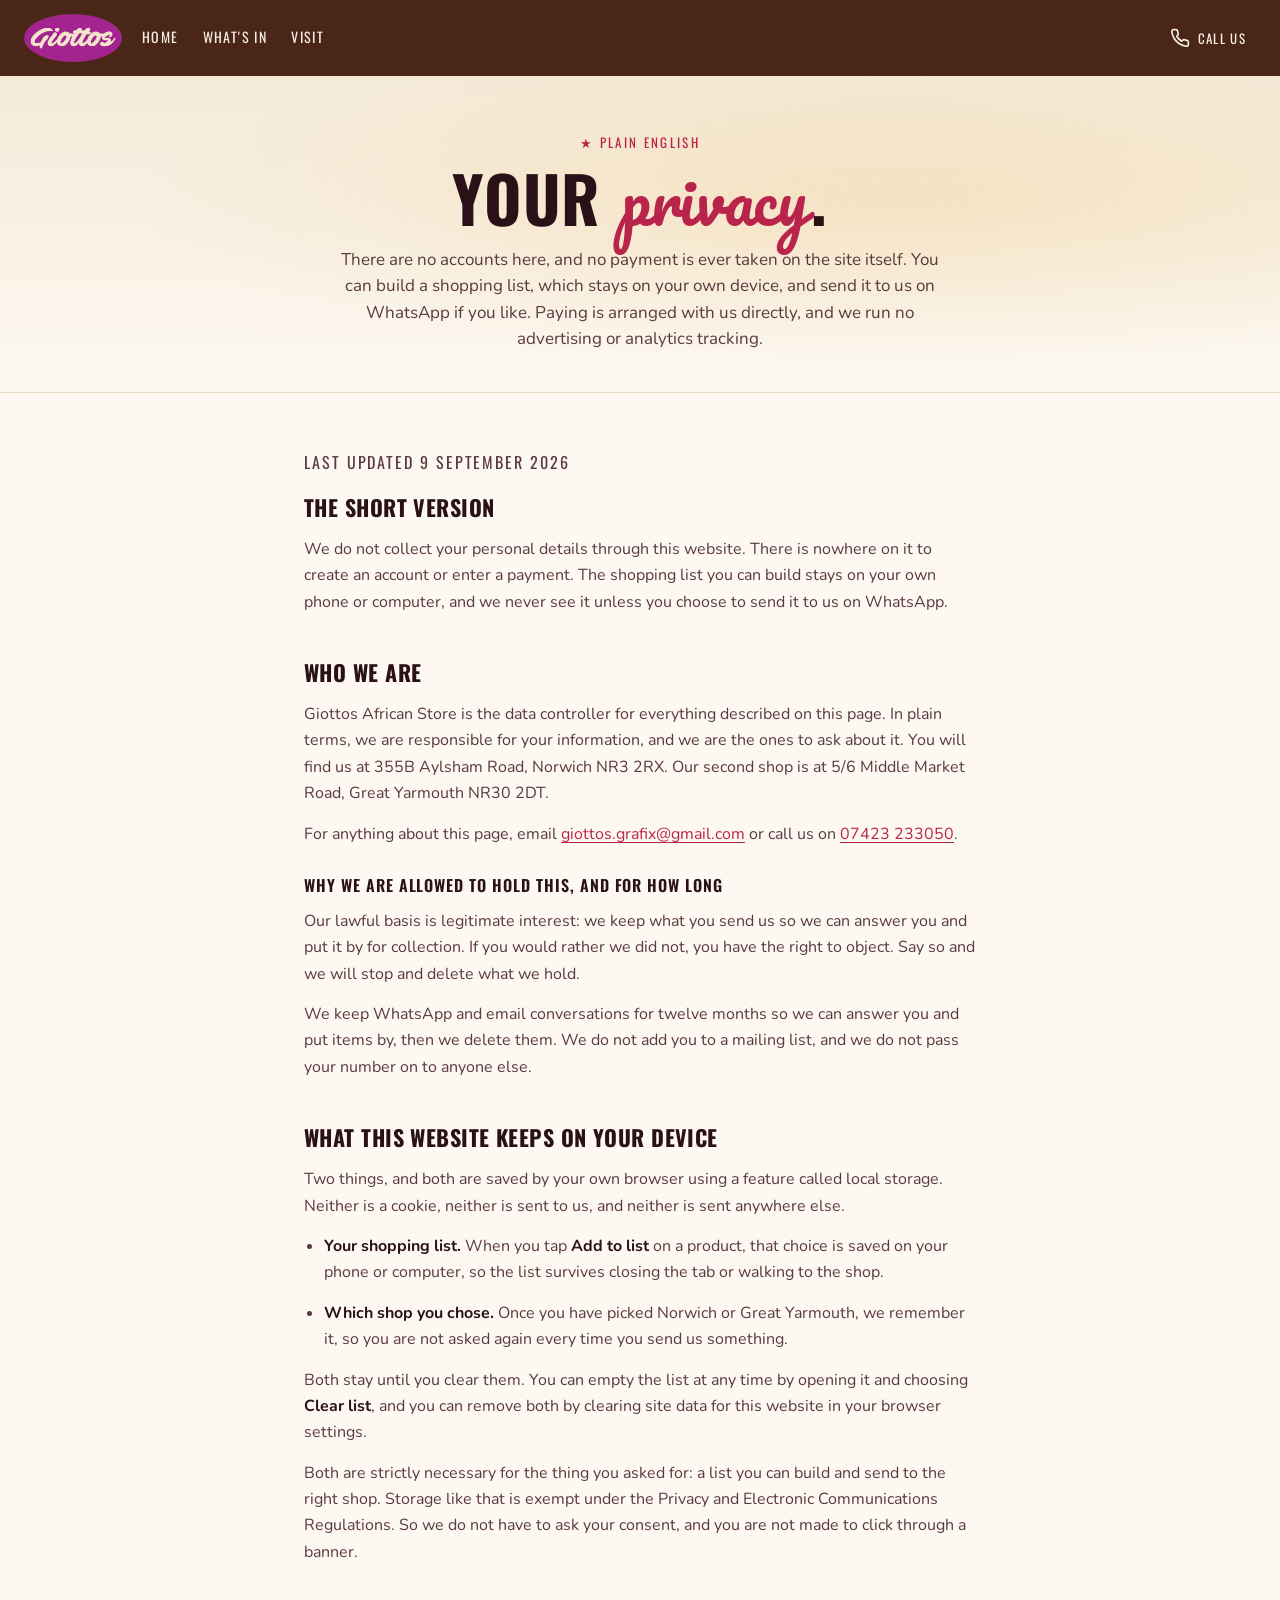
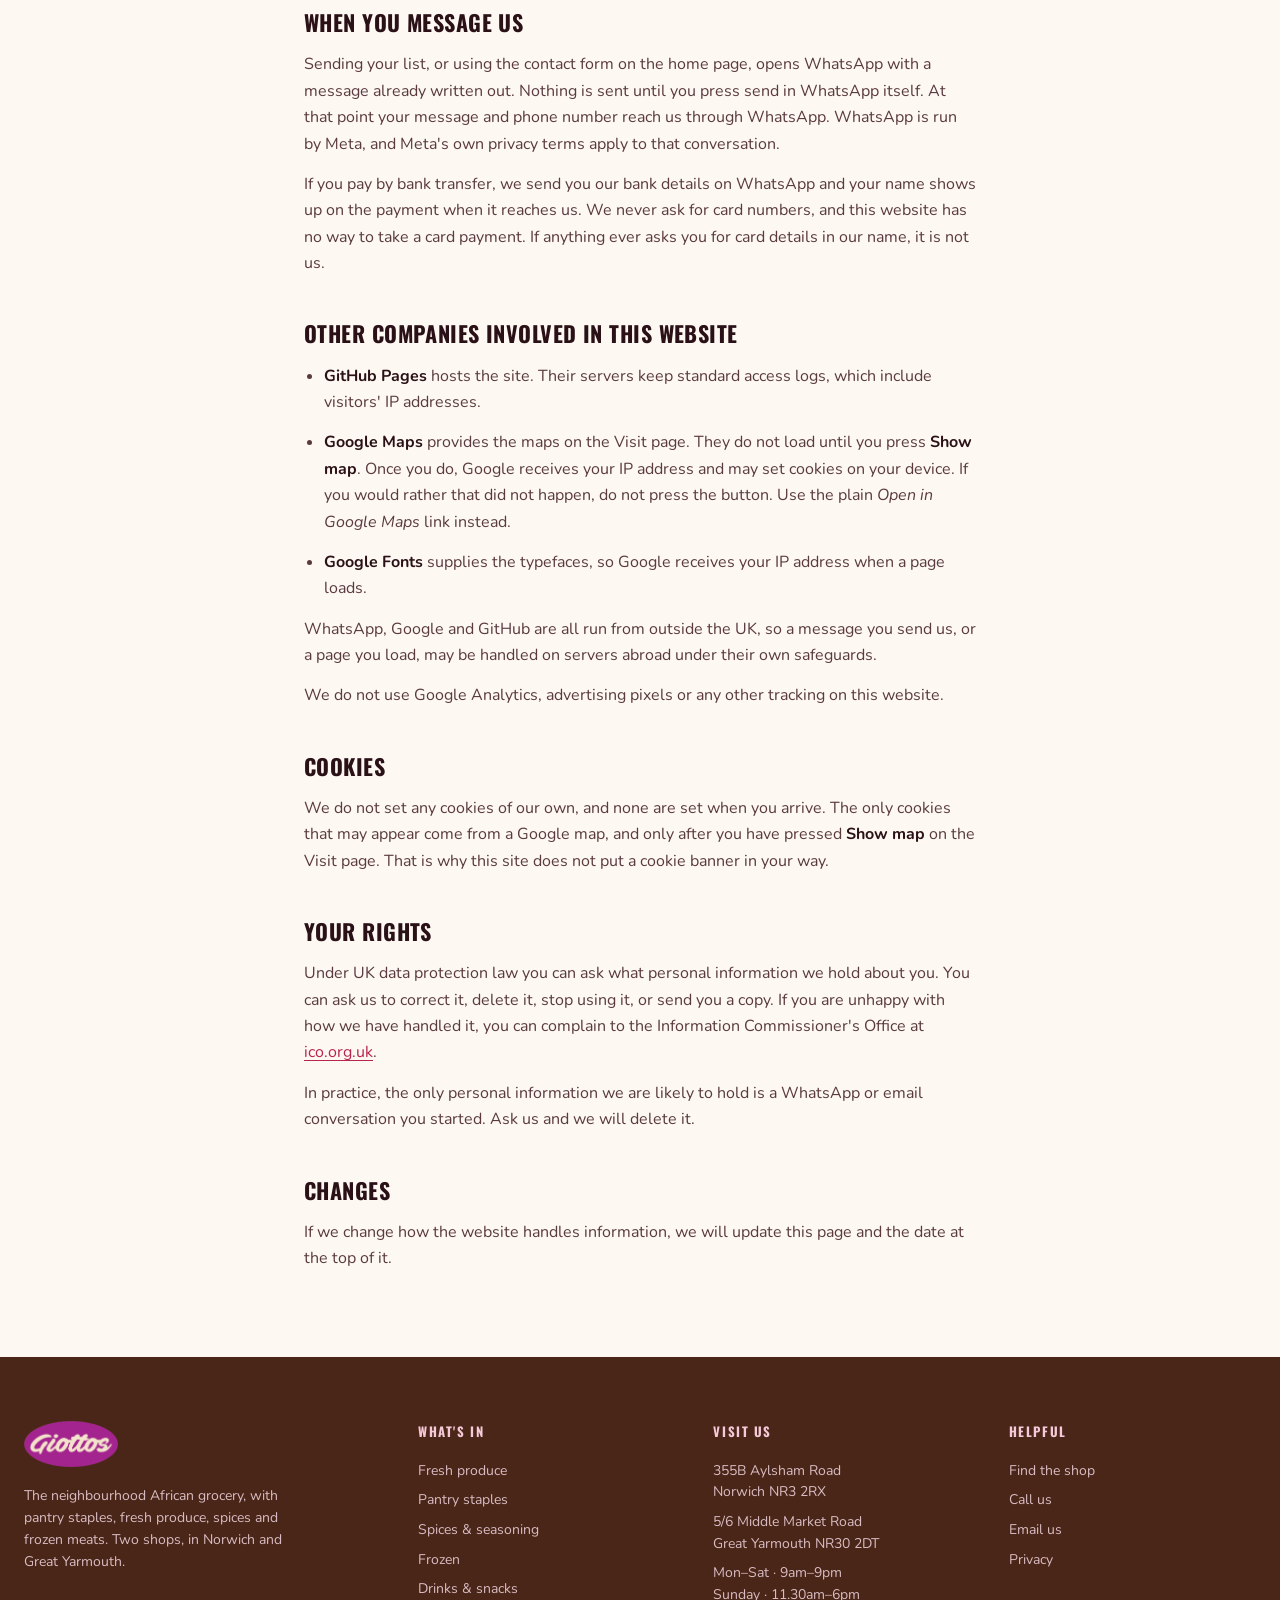
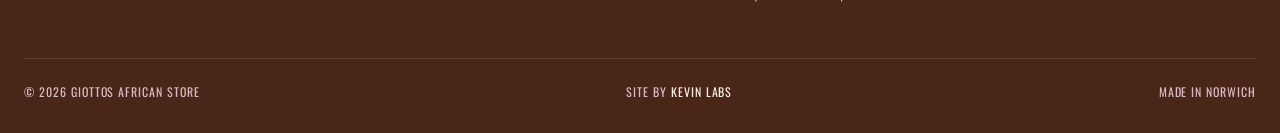
==== privacy.html @ fc729a6f "Lift the category tiles off the page They read as flat cut-outs printed on the cream. Now they sit l" ====
<!doctype html>
<html lang="en-GB">
  <head>
    <meta charset="utf-8" />
    <meta name="viewport" content="width=device-width, initial-scale=1" />
    <title>Privacy, Giottos African Store, Norwich</title>
    <meta
      name="description"
      content="How Giottos African Store handles your information, what the website stores on your device, and who else receives data when you use it."
    />
    <meta name="theme-color" content="#4a2618" />
    <link rel="icon" href="assets/favicon-giottos.png" />
    <link
      rel="canonical"
      href="https://giottosafricanstore.com/privacy.html"
    />

    <meta property="og:type" content="website" />
    <meta property="og:site_name" content="Giottos African Store" />
    <meta property="og:locale" content="en_GB" />
    <meta
      property="og:url"
      content="https://giottosafricanstore.com/privacy.html"
    />
    <meta
      property="og:title"
      content="Privacy, Giottos African Store, Norwich"
    />
    <meta
      property="og:description"
      content="How Giottos African Store handles your information, what the website stores on your device, and who else receives data when you use it."
    />
    <meta
      property="og:image"
      content="https://giottosafricanstore.com/assets/og-hero.jpg"
    />
    <meta property="og:image:width" content="1200" />
    <meta property="og:image:height" content="630" />
    <meta
      property="og:image:alt"
      content="African groceries on the counter at Giottos African Store, Norwich"
    />
    <meta name="twitter:card" content="summary_large_image" />

    <!-- Fonts. Requested here rather than @import-ed from styles.css: an
         @import cannot even begin until the stylesheet has been fetched and
         parsed, which holds the text back through two round trips instead of
         one. -->
    <link rel="preconnect" href="https://fonts.googleapis.com" />
    <link rel="preconnect" href="https://fonts.gstatic.com" crossorigin />
    <link
      href="https://fonts.googleapis.com/css2?family=Kaushan+Script&amp;family=Pacifico&amp;family=Oswald:wght@500;600;700&amp;family=Nunito:wght@400;500;600;700;800&amp;family=DM+Mono:wght@400;500&amp;display=swap"
      rel="stylesheet"
    />
    <link rel="stylesheet" href="styles.css?v=16" />
  </head>
  <body>
    <!-- ============ Header ============ -->
    <header class="gh-header">
      <div class="gh-headerInner">
        <a
          href="index.html"
          class="gh-logoPill"
          aria-label="Giottos African Store, home"
        >
          <img
            src="assets/logo-giottos.png"
            alt="Giottos African Store"
            class="gh-logoImg"
            width="762"
            height="373"
          />
        </a>
        <nav class="gh-nav" aria-label="Primary">
          <a href="index.html" class="gh-navLink">Home</a>
          <a href="shop.html" class="gh-navLink">What's in</a>
          <a href="visit.html" class="gh-navLink">Visit</a>
        </nav>
        <a
          class="gh-iconBtn"
          data-tel
          title="Call us"
          aria-label="Call us"
        >
          <svg
            width="20"
            height="20"
            viewBox="0 0 24 24"
            fill="none"
            stroke="currentColor"
            stroke-width="2"
            stroke-linecap="round"
            stroke-linejoin="round"
            aria-hidden="true"
          >
            <path
              d="M22 16.92v3a2 2 0 0 1-2.18 2 19.79 19.79 0 0 1-8.63-3.07 19.5 19.5 0 0 1-6-6 19.79 19.79 0 0 1-3.07-8.67A2 2 0 0 1 4.11 2h3a2 2 0 0 1 2 1.72 12.84 12.84 0 0 0 .7 2.81 2 2 0 0 1-.45 2.11L8.09 9.91a16 16 0 0 0 6 6l1.27-1.27a2 2 0 0 1 2.11-.45 12.84 12.84 0 0 0 2.81.7A2 2 0 0 1 22 16.92z"
            />
          </svg>
          <span>Call us</span>
        </a>
        <button
          class="gh-burger"
          id="burger"
          type="button"
          aria-label="Open menu"
          aria-expanded="false"
          aria-controls="mobileMenu"
        >
          <svg
            class="gh-burgerOpen"
            viewBox="0 0 24 24"
            fill="none"
            stroke="currentColor"
            stroke-width="2"
            stroke-linecap="round"
            aria-hidden="true"
          >
            <line x1="3" y1="6" x2="21" y2="6" />
            <line x1="3" y1="12" x2="21" y2="12" />
            <line x1="3" y1="18" x2="21" y2="18" />
          </svg>
          <svg
            class="gh-burgerClose"
            viewBox="0 0 24 24"
            fill="none"
            stroke="currentColor"
            stroke-width="2"
            stroke-linecap="round"
            aria-hidden="true"
          >
            <line x1="18" y1="6" x2="6" y2="18" />
            <line x1="6" y1="6" x2="18" y2="18" />
          </svg>
        </button>
      </div>
    </header>

    <!-- ============ Mobile menu ============ -->
    <div class="gh-mobileMenu" id="mobileMenu">
      <div class="gh-mobileMenuInner">
        <a href="index.html" class="gh-mobileMenuLink">Home</a>
        <a href="shop.html" class="gh-mobileMenuLink">What's in</a>
        <a href="visit.html" class="gh-mobileMenuLink">Visit</a>
        <a class="gh-mobileMenuCall" data-tel aria-label="Call us">
          <svg
            viewBox="0 0 24 24"
            fill="none"
            stroke="currentColor"
            stroke-width="2"
            stroke-linecap="round"
            stroke-linejoin="round"
            aria-hidden="true"
          >
            <path
              d="M22 16.92v3a2 2 0 0 1-2.18 2 19.79 19.79 0 0 1-8.63-3.07 19.5 19.5 0 0 1-6-6 19.79 19.79 0 0 1-3.07-8.67A2 2 0 0 1 4.11 2h3a2 2 0 0 1 2 1.72 12.84 12.84 0 0 0 .7 2.81 2 2 0 0 1-.45 2.11L8.09 9.91a16 16 0 0 0 6 6l1.27-1.27a2 2 0 0 1 2.11-.45 12.84 12.84 0 0 0 2.81.7A2 2 0 0 1 22 16.92z"
            />
          </svg>
          <span>Call us</span>
        </a>
      </div>
    </div>

    <!-- ============ Page hero ============ -->
    <section class="gh-pageHero">
      <div class="gh-pageHeroInner">
        <div class="gh-pageHeroKicker">★ Plain English</div>
        <h1 class="gh-pageHeroTitle">Your <em>privacy</em>.</h1>
        <p class="gh-pageHeroSub">
          There are no accounts here, and no payment is ever taken on the site
          itself. You can build a shopping list, which stays on your own device,
          and send it to us on WhatsApp if you like. Paying is arranged with us
          directly, and we run no advertising or analytics tracking.
        </p>
      </div>
    </section>

    <!-- ============ Policy ============ -->
    <section class="gh-legal">
      <div class="gh-legalInner">
        <p class="gh-legalUpdated">Last updated 9 September 2026</p>

        <h2>The short version</h2>
        <p>
          We do not collect your personal details through this website. There is
          nowhere on it to create an account or enter a payment. The shopping
          list you can build stays on your own phone or computer, and we never
          see it unless you choose to send it to us on WhatsApp.
        </p>

        <h2>Who we are</h2>
        <p>
          Giottos African Store is the data controller for everything described
          on this page. In plain terms, we are responsible for your information,
          and we are the ones to ask about it. You will find us at 355B Aylsham
          Road, Norwich NR3 2RX. Our second shop is at 5/6 Middle Market Road,
          Great Yarmouth NR30 2DT.
        </p>
        <p>
          For anything about this page, email
          <a data-mail data-email>our email address</a> or call
          us on <a data-tel data-phone>the shop number</a>.
        </p>

        <h3>Why we are allowed to hold this, and for how long</h3>
        <p>
          Our lawful basis is legitimate interest: we keep what you send us so
          we can answer you and put it by for collection. If you would
          rather we did not, you have the right to object. Say so and we will
          stop and delete what we hold.
        </p>
        <p>
          We keep WhatsApp and email conversations for twelve months so we can
          answer you and put items by, then we delete them. We do not add you to
          a mailing list, and we do not pass your number on to anyone else.
        </p>

        <h2>What this website keeps on your device</h2>
        <p>
          Two things, and both are saved by your own browser using a feature
          called local storage. Neither is a cookie, neither is sent to us, and
          neither is sent anywhere else.
        </p>
        <ul>
          <li>
            <strong>Your shopping list.</strong> When you tap
            <strong>Add to list</strong> on a product, that choice is saved on
            your phone or computer, so the list survives closing the tab or
            walking to the shop.
          </li>
          <li>
            <strong>Which shop you chose.</strong> Once you have picked Norwich
            or Great Yarmouth, we remember it, so you are not asked again every
            time you send us something.
          </li>
        </ul>
        <p>
          Both stay until you clear them. You can empty the list at any time by
          opening it and choosing <strong>Clear list</strong>, and you can
          remove both by clearing site data for this website in your browser
          settings.
        </p>
        <p>
          Both are strictly necessary for the thing you asked for: a list you
          can build and send to the right shop. Storage like that is exempt
          under the Privacy and Electronic Communications Regulations. So we do
          not have to ask your consent, and you are not made to click through a
          banner.
        </p>

        <h2>When you message us</h2>
        <p>
          Sending your list, or using the contact form on the home page, opens
          WhatsApp with a message already written out. Nothing is sent until you
          press send in WhatsApp itself. At that point your message and phone
          number reach us through WhatsApp. WhatsApp is run by Meta, and Meta's
          own privacy terms apply to that conversation.
        </p>
        <p>
          If you pay by bank transfer, we send you our bank details on WhatsApp
          and your name shows up on the payment when it reaches us. We never ask
          for card numbers, and this website has no way to take a card payment.
          If anything ever asks you for card details in our name, it is not us.
        </p>

        <h2>Other companies involved in this website</h2>
        <ul>
          <li>
            <strong>GitHub Pages</strong> hosts the site. Their servers keep
            standard access logs, which include visitors' IP addresses.
          </li>
          <li>
            <strong>Google Maps</strong> provides the maps on the Visit page.
            They do not load until you press <strong>Show map</strong>. Once
            you do, Google receives your IP address and may set cookies on your
            device. If you would rather that did not happen, do not press the
            button. Use the plain <em>Open in Google Maps</em> link instead.
          </li>
          <li>
            <strong>Google Fonts</strong> supplies the typefaces, so Google
            receives your IP address when a page loads.
          </li>
        </ul>
        <p>
          WhatsApp, Google and GitHub are all run from outside the UK, so a
          message you send us, or a page you load, may be handled on servers
          abroad under their own safeguards.
        </p>
        <p>
          We do not use Google Analytics, advertising pixels or any other
          tracking on this website.
        </p>

        <h2>Cookies</h2>
        <p>
          We do not set any cookies of our own, and none are set when you
          arrive. The only cookies that may appear come from a Google map, and
          only after you have pressed <strong>Show map</strong> on the Visit
          page. That is why this site does not put a cookie banner in your way.
        </p>

        <h2>Your rights</h2>
        <p>
          Under UK data protection law you can ask what personal information we
          hold about you. You can ask us to correct it, delete it, stop using
          it, or send you a copy. If you are unhappy with how we have handled
          it, you can complain to the Information Commissioner's Office at
          <a href="https://ico.org.uk" target="_blank" rel="noopener"
            >ico.org.uk</a
          >.
        </p>
        <p>
          In practice, the only personal information we are likely to hold is a
          WhatsApp or email conversation you started. Ask us and we will delete
          it.
        </p>

        <h2>Changes</h2>
        <p>
          If we change how the website handles information, we will update this
          page and the date at the top of it.
        </p>
      </div>
    </section>

    <!-- ============ Footer ============ -->
    <footer class="gh-footer">
      <div class="gh-footerInner">
        <div class="gh-footerCols">
          <div class="gh-footerCol">
            <div class="gh-footerWordmark">
              <img
                src="assets/logo-giottos.png"
                alt="Giottos African Store"
                class="gh-footerLogoImg"
                width="762"
                height="373"
              />
            </div>
            <p class="gh-footerBlurb">
              The neighbourhood African grocery, with pantry staples, fresh
              produce, spices and frozen meats. Two shops, in Norwich and Great
              Yarmouth.
            </p>
          </div>
          <div class="gh-footerCol">
            <h4>What's in</h4>
            <a href="shop.html?cat=Fresh">Fresh produce</a>
            <a href="shop.html?cat=Pantry">Pantry staples</a>
            <a href="shop.html?cat=Spices">Spices &amp; seasoning</a>
            <a href="shop.html?cat=Frozen">Frozen</a>
            <a href="shop.html?cat=Drinks">Drinks &amp; snacks</a>
          </div>
          <div class="gh-footerCol">
            <h4>Visit us</h4>
            <p>355B Aylsham Road<br />Norwich NR3 2RX</p>
            <p>5/6 Middle Market Road<br />Great Yarmouth NR30 2DT</p>
            <p>Mon–Sat · 9am–9pm<br />Sunday · 11.30am–6pm</p>
          </div>
          <div class="gh-footerCol">
            <h4>Helpful</h4>
            <a href="visit.html">Find the shop</a>
            <a data-tel>Call us</a>
            <a data-mail>Email us</a>
            <a href="privacy.html">Privacy</a>
          </div>
        </div>
        <div class="gh-footerBase">
          <span>© <span id="year"></span> Giottos African Store</span>
          <span class="gh-credit"
            >Site by
            <a href="https://kevwebdesign.com" target="_blank" rel="noopener"
              >Kevin Labs</a
            ></span
          >
          <span>Made in Norwich</span>
        </div>
      </div>
    </footer>

    <script src="products.js?v=qzn536"></script>
    <script src="app.js?v=14"></script>
  </body>
</html>
---- styles.css ----
/* ============================================================
   Giottos African Store: combined stylesheet
   Tokens + components + responsive
   ============================================================ */

/* The Google Fonts request lives in each page's <head>, not here: an @import
   cannot start until this file has been fetched and parsed, which delays the
   text twice over. */

:root {
  /* Brand */
  --brand-raspberry: #b8244c;
  --brand-raspberry-dk: #8a1a39;
  --brand-pink: #e0457d;
  --brand-pink-soft: #f6c9d8;
  --brand-cream: #f8efe3;

  /* Pantry accents */
  --acc-mustard: #e6a531;
  --acc-mustard-dk: #b87c1b;
  --acc-terracotta: #c45a2c;
  --acc-sage: #6e8b4a;
  --acc-cocoa: #4a2618;
  --acc-charcoal: #1f1a18;

  /* Neutrals */
  --bg: #fdf8f1;
  --bg-elev: #ffffff;
  --bg-tint: #f4ead8;
  --bg-deep: #2a1117;

  --fg-1: #2a1117;
  --fg-2: #5a3a3f;
  --fg-3: #836268;
  --fg-on-dark: #f8efe3;
  --fg-on-dark-muted: #d9bcc3;

  --border-1: #ead8c2;
  --border-2: #d9b89d;

  /* Type families */
  --ff-script: "Pacifico", "Lobster", cursive;
  --ff-display: "Oswald", "Bebas Neue", Impact, sans-serif;
  --ff-body: "Nunito", "Avenir Next", system-ui, sans-serif;
  --ff-mono: "DM Mono", "JetBrains Mono", ui-monospace, monospace;

  /* Shadows */
  --sh-1: 0 1px 2px rgba(74, 38, 24, 0.08);
  --sh-2: 0 4px 12px rgba(74, 38, 24, 0.1);
  --sh-3: 0 12px 28px rgba(74, 38, 24, 0.14);
  --sh-4: 0 24px 60px rgba(74, 38, 24, 0.2);
  --sh-inset: inset 0 1px 0 rgba(255, 255, 255, 0.6);
}

*,
*::before,
*::after {
  box-sizing: border-box;
}
html,
body {
  margin: 0;
  padding: 0;
}
body {
  background: var(--bg);
  color: var(--fg-1);
  font-family: var(--ff-body);
  font-size: 16px;
  line-height: 1.55;
  -webkit-font-smoothing: antialiased;
  text-rendering: optimizeLegibility;
}

/* Focus ring */
:focus-visible {
  outline: 2px solid var(--brand-pink);
  outline-offset: 2px;
  border-radius: 4px;
}

/* ============ Shopfront banner ============ */
/* Full-bleed band on the homepage. The band carries the artwork's own purple
   so the strip runs to the viewport edge on wide screens. */
.gh-bannerBand {
  background: #a53694;
  overflow: hidden;
}
.gh-bannerBandInner {
  line-height: 0;
}
.gh-bannerImg {
  display: block;
  width: 100%;
  height: auto;
}
/* On very wide screens the artwork would tower; crop the patterned edges
   rather than let the band swallow the page. */
@media (min-width: 1600px) {
  .gh-bannerBand .gh-bannerImg {
    height: 24vw;
    max-height: 420px;
    object-fit: cover;
    object-position: center;
  }
}

/* ============ Header ============ */
.gh-header {
  background: var(--acc-cocoa);
  color: var(--brand-cream);
  position: sticky;
  top: 0;
  z-index: 56;
}
.gh-headerInner {
  max-width: 1280px;
  margin: 0 auto;
  padding: 14px 24px;
  display: flex;
  align-items: center;
  gap: 20px;
  flex-wrap: wrap;
}
.gh-logoPill {
  display: inline-flex;
  align-items: center;
  text-decoration: none;
  line-height: 0;
  flex-shrink: 0;
}
.gh-logoImg {
  display: block;
  height: 48px;
  width: auto;
}
.gh-nav {
  flex: 1;
  display: flex;
  gap: 24px;
  align-items: center;
  min-width: 0;
}
.gh-navLink {
  font-family: var(--ff-display);
  font-size: 14px;
  text-transform: uppercase;
  letter-spacing: 0.1em;
  color: var(--brand-cream);
  text-decoration: none;
  padding: 6px 0;
  border-bottom: 2px solid transparent;
  transition:
    border-color 160ms,
    opacity 160ms;
}
.gh-navLink:hover {
  opacity: 0.85;
}
.gh-navLink.is-active {
  border-bottom-color: var(--brand-cream);
}

/* ============ Burger + mobile menu ============ */
.gh-burger {
  display: none;
  background: transparent;
  border: none;
  color: var(--brand-cream);
  cursor: pointer;
  padding: 10px;
  margin-left: auto;
  z-index: 61;
}
.gh-burger svg {
  width: 26px;
  height: 26px;
  display: block;
}
.gh-burger .gh-burgerClose {
  display: none;
}
.gh-burger.is-open .gh-burgerOpen {
  display: none;
}
.gh-burger.is-open .gh-burgerClose {
  display: block;
}
.gh-mobileMenu {
  position: fixed;
  left: 0;
  right: 0;
  top: 0;
  z-index: 55;
  background: rgba(184, 36, 76, 0.3);
  -webkit-backdrop-filter: blur(14px);
  backdrop-filter: blur(14px);
  border-bottom: 1px solid rgba(255, 239, 227, 0.18);
  opacity: 0;
  visibility: hidden;
  transform: translateY(-8px);
  pointer-events: none;
  min-height: 100vh;
  min-height: 100dvh;
  transition:
    opacity 200ms ease,
    transform 200ms ease,
    visibility 200ms;
}
.gh-mobileMenu.is-open {
  opacity: 1;
  visibility: visible;
  transform: translateY(0);
  pointer-events: auto;
}
@media (min-width: 769px) {
  .gh-mobileMenu {
    display: none;
  }
}
.gh-mobileMenuInner {
  max-width: 1280px;
  margin: 0 auto;
  /* Set from JS to the header bar's real height; the fallback covers the
     unstyled first paint. */
  padding: var(--gh-menuTop, 96px) 24px 28px;
  display: flex;
  flex-direction: column;
  gap: 4px;
}

/* The header (z-index 56) and the floating buttons (58, 60) all paint above the
   menu (55). The buttons are position:fixed so hiding them costs no layout, but
   the category strip is in flow: collapsing it resized the sticky header, which
   fired a scroll event, which the close-on-scroll handler read as the reader
   scrolling away, so the menu shut the instant it opened on any scrolled page.
   The strip therefore stays put, and the menu starts below the whole header
   instead. */
body.gh-menuOpen .gh-fab {
  opacity: 0;
  visibility: hidden;
  pointer-events: none;
}
body.gh-menuOpen .gh-listFab {
  opacity: 0;
  visibility: hidden;
  pointer-events: none;
}
.gh-mobileMenuLink {
  font-family: var(--ff-display);
  font-size: 20px;
  text-transform: uppercase;
  letter-spacing: 0.08em;
  color: var(--brand-cream);
  text-decoration: none;
  padding: 14px 4px;
  border-bottom: 1px solid rgba(255, 239, 227, 0.16);
}
.gh-mobileMenuLink.is-active {
  color: var(--acc-mustard);
}
.gh-mobileMenuCall {
  margin-top: 16px;
  display: inline-flex;
  align-items: center;
  gap: 10px;
  font-family: var(--ff-display);
  font-size: 14px;
  text-transform: uppercase;
  letter-spacing: 0.1em;
  color: var(--brand-cream);
  text-decoration: none;
  background: rgba(255, 239, 227, 0.14);
  padding: 12px 18px;
  border-radius: 9999px;
  align-self: flex-start;
}
.gh-mobileMenuCall svg {
  width: 18px;
  height: 18px;
}

.gh-search {
  width: 100%;
  max-width: 560px;
  background: rgba(255, 239, 227, 0.12);
  border: 1px solid rgba(255, 239, 227, 0.22);
  border-radius: 9999px;
  padding: 12px 20px;
  display: flex;
  align-items: center;
  gap: 12px;
  color: var(--brand-cream);
  transition:
    border-color 160ms,
    background 160ms;
}
.gh-search:focus-within {
  background: rgba(255, 239, 227, 0.2);
  border-color: rgba(255, 239, 227, 0.5);
}
.gh-search input {
  flex: 1;
  min-width: 0;
  background: transparent;
  border: none;
  outline: none;
  color: var(--brand-cream);
  font-family: var(--ff-body);
  font-size: 16px;
}
.gh-search input::placeholder {
  color: rgba(248, 239, 227, 0.6);
}
.gh-searchLight {
  background: var(--bg-elev);
  border: 1px solid var(--border-2);
  color: var(--fg-1);
  box-shadow: var(--sh-1);
  margin: 24px auto 0;
}
.gh-searchLight:focus-within {
  background: var(--bg-elev);
  border-color: var(--brand-raspberry);
}
.gh-searchLight input {
  color: var(--fg-1);
}
.gh-searchLight input::placeholder {
  color: var(--fg-3);
}
.gh-iconBtn {
  background: transparent;
  border: none;
  color: var(--brand-cream);
  cursor: pointer;
  display: inline-flex;
  align-items: center;
  gap: 8px;
  font-family: var(--ff-display);
  font-size: 13px;
  text-transform: uppercase;
  letter-spacing: 0.1em;
  padding: 8px 10px;
  border-radius: 8px;
  transition: background 160ms;
}
.gh-iconBtn {
  text-decoration: none;
}
.gh-iconBtn:hover {
  background: rgba(255, 239, 227, 0.1);
}
.gh-catBar {
  background: var(--bg-tint);
  border-bottom: 1px solid var(--border-1);
}
.gh-catBarInner {
  max-width: 1280px;
  margin: 0 auto;
  padding: 12px 24px;
  display: flex;
  gap: 28px;
  overflow-x: auto;
  scrollbar-width: none;
}
.gh-catBarInner::-webkit-scrollbar {
  display: none;
}
.gh-catLink {
  font-family: var(--ff-display);
  font-size: 14px;
  text-transform: uppercase;
  letter-spacing: 0.1em;
  color: var(--acc-cocoa);
  text-decoration: none;
  /* 44px minimum tap target; the visual weight is unchanged, the padding
     simply gives a thumb somewhere to land. */
  display: inline-flex;
  align-items: center;
  min-height: 44px;
  padding: 4px 0;
  white-space: nowrap;
  border: none;
  border-bottom: 2px solid transparent;
  cursor: pointer;
  background: transparent;
  transition:
    color 160ms,
    border-color 160ms;
}
.gh-catLink:hover {
  color: var(--brand-raspberry);
}
.gh-catLink.is-active {
  color: var(--brand-raspberry);
  border-bottom-color: var(--brand-raspberry);
}
.gh-catCount {
  display: inline-block;
  margin-left: 7px;
  min-width: 20px;
  padding: 1px 6px;
  border-radius: 9999px;
  background: rgba(74, 38, 24, 0.1);
  color: var(--acc-cocoa);
  font-size: 11px;
  font-weight: 600;
  letter-spacing: 0.04em;
  line-height: 1.5;
  vertical-align: 1px;
}
.gh-catLink.is-active .gh-catCount {
  background: var(--brand-raspberry);
  color: var(--brand-cream);
}
/* Nothing in stock under this heading this week. */
.gh-catLink.is-empty {
  opacity: 0.42;
}
.gh-catLink.is-empty:hover {
  opacity: 0.7;
  color: var(--acc-cocoa);
}

/* Clear button inside the search field */
.gh-searchClear {
  flex-shrink: 0;
  width: 26px;
  height: 26px;
  display: inline-flex;
  align-items: center;
  justify-content: center;
  padding: 0;
  border: none;
  border-radius: 50%;
  background: rgba(74, 38, 24, 0.09);
  color: var(--fg-2);
  cursor: pointer;
  transition:
    background 160ms,
    color 160ms;
}
.gh-searchClear:hover {
  background: var(--brand-raspberry);
  color: var(--brand-cream);
}
.gh-searchClear[hidden] {
  display: none;
}
.gh-searchHint {
  flex-shrink: 0;
  font-family: var(--ff-mono);
  font-size: 11px;
  color: var(--fg-3);
  border: 1px solid var(--border-1);
  border-radius: 5px;
  padding: 1px 6px;
  line-height: 1.6;
}

/* ============ Hero ============ */
.gh-hero {
  position: relative;
  background: var(--bg-deep);
  color: var(--brand-cream);
  overflow: hidden;
}
.gh-heroBg {
  position: absolute;
  inset: 0;
  background-image:
    linear-gradient(
      120deg,
      rgba(42, 17, 23, 0.9) 0%,
      rgba(42, 17, 23, 0.78) 42%,
      rgba(42, 17, 23, 0.93) 100%
    ),
    url("assets/hero-banner.webp");
  background-size: cover;
  background-position: 78% 15%;
}
.gh-heroBg::after {
  content: "";
  position: absolute;
  inset: 0;
  background-image: radial-gradient(
    rgba(255, 239, 227, 0.06) 1px,
    transparent 1px
  );
  background-size: 3px 3px;
  mix-blend-mode: overlay;
  opacity: 0.6;
}
.gh-heroInner {
  position: relative;
  max-width: 1280px;
  margin: 0 auto;
  padding: 80px 24px;
  display: grid;
  grid-template-columns: 0.9fr 1.1fr;
  gap: 48px;
  align-items: center;
  z-index: 2;
}
.gh-heroText {
  order: 2;
}
.gh-dealSlider {
  order: 1;
}
.gh-heroKicker {
  font-family: var(--ff-display);
  font-size: 13px;
  letter-spacing: 0.18em;
  text-transform: uppercase;
  color: var(--acc-mustard);
  margin-bottom: 16px;
}
.gh-heroTitle {
  font-family: var(--ff-display);
  font-weight: 700;
  font-size: clamp(48px, 6vw, 88px);
  line-height: 0.96;
  text-transform: uppercase;
  letter-spacing: 0.01em;
  margin: 0 0 20px;
}
.gh-heroTitle em {
  font-family: var(--ff-script);
  font-style: normal;
  font-weight: 400;
  color: var(--brand-pink);
  text-transform: none;
  letter-spacing: -0.01em;
  display: inline-block;
  padding: 0 6px;
}
.gh-heroSub {
  font-size: 18px;
  color: var(--fg-on-dark-muted);
  max-width: 460px;
  margin: 0 0 32px;
}
.gh-heroCtas {
  display: flex;
  gap: 14px;
  flex-wrap: wrap;
}
.gh-heroImg {
  aspect-ratio: 4/5;
  border-radius: 22px;
  box-shadow: var(--sh-4);
  background: radial-gradient(
    ellipse at 50% 40%,
    #e6a531 0%,
    #c45a2c 40%,
    #8a1a39 100%
  );
  position: relative;
  overflow: hidden;
  display: flex;
  align-items: flex-end;
  justify-content: flex-start;
}
.gh-heroImgLabel {
  font-family: var(--ff-display);
  font-size: 12px;
  letter-spacing: 0.15em;
  text-transform: uppercase;
  color: rgba(248, 239, 227, 0.6);
  padding: 22px;
}

/* ============ Deal slideshow ============ */
.gh-dealSlider {
  aspect-ratio: 4/5;
  border-radius: 22px;
  box-shadow: var(--sh-4);
  position: relative;
  overflow: hidden;
  background: var(--acc-cocoa);
}
.gh-dealSlide {
  position: absolute;
  inset: 0;
  opacity: 0;
  transition: opacity 0.6s ease;
  pointer-events: none;
}
.gh-dealSlide.is-active {
  opacity: 1;
  pointer-events: auto;
}
.gh-dealSlideImg {
  position: absolute;
  inset: 0;
  background-size: cover;
  background-position: center;
}
.gh-dealOverlay {
  position: absolute;
  inset: 0;
  background: linear-gradient(
    to top,
    rgba(26, 8, 14, 0.88) 0%,
    rgba(26, 8, 14, 0.3) 50%,
    rgba(26, 8, 14, 0.05) 100%
  );
}
.gh-dealContent {
  position: absolute;
  inset: 0;
  display: flex;
  flex-direction: column;
  justify-content: space-between;
  padding: 20px;
}
.gh-dealBadge {
  display: inline-flex;
  align-items: center;
  background: var(--brand-raspberry);
  color: var(--brand-cream);
  font-family: var(--ff-display);
  font-size: 11px;
  letter-spacing: 0.14em;
  text-transform: uppercase;
  padding: 6px 12px;
  border-radius: 40px;
  align-self: flex-start;
}
.gh-dealInfo {
  display: flex;
  flex-direction: column;
  gap: 4px;
}
.gh-dealName {
  font-family: var(--ff-display);
  font-size: clamp(22px, 3vw, 30px);
  font-weight: 700;
  text-transform: uppercase;
  letter-spacing: 0.02em;
  color: var(--brand-cream);
  line-height: 1;
}
.gh-dealPrices {
  display: flex;
  align-items: baseline;
  gap: 10px;
  margin-top: 6px;
}
.gh-dealWas {
  font-family: var(--ff-body);
  font-size: 16px;
  color: rgba(248, 239, 227, 0.5);
  text-decoration: line-through;
}
.gh-dealNow {
  font-family: var(--ff-display);
  font-size: clamp(34px, 4.5vw, 48px);
  color: var(--acc-mustard);
  line-height: 1;
}
.gh-dealSub {
  font-family: var(--ff-body);
  font-size: 13px;
  color: rgba(248, 239, 227, 0.55);
  margin-top: 2px;
}
.gh-dealDots {
  position: absolute;
  bottom: 16px;
  left: 0;
  right: 0;
  display: flex;
  justify-content: center;
  gap: 7px;
}
.gh-dealDot {
  position: relative;
  width: 8px;
  height: 8px;
  border-radius: 50%;
  background: rgba(248, 239, 227, 0.35);
  border: none;
  cursor: pointer;
  padding: 0;
  transition:
    background 0.3s,
    transform 0.3s;
}
/* An 8px dot is not a tap target. Keep the dot the size it looks, and hang a
   44px invisible pad off it so a thumb actually lands. */
.gh-dealDot::before {
  content: "";
  position: absolute;
  top: 50%;
  left: 50%;
  width: 44px;
  height: 44px;
  transform: translate(-50%, -50%);
}
.gh-dealDot.is-active {
  background: var(--brand-cream);
  transform: scale(1.25);
}

/* ============ Page hero (shop / visit) ============ */
.gh-pageHero {
  background:
    radial-gradient(
      ellipse at 70% 40%,
      rgba(230, 165, 49, 0.18),
      transparent 60%
    ),
    linear-gradient(180deg, var(--bg-tint) 0%, var(--bg) 100%);
  border-bottom: 1px solid var(--border-1);
}
.gh-pageHeroInner {
  max-width: 1280px;
  margin: 0 auto;
  padding: 56px 24px 40px;
  text-align: center;
}
.gh-pageHeroKicker {
  font-family: var(--ff-display);
  font-size: 13px;
  letter-spacing: 0.18em;
  text-transform: uppercase;
  color: var(--brand-raspberry);
  margin-bottom: 14px;
}
.gh-pageHeroTitle {
  font-family: var(--ff-display);
  font-weight: 700;
  font-size: clamp(40px, 5vw, 72px);
  line-height: 0.98;
  text-transform: uppercase;
  letter-spacing: 0.01em;
  margin: 0 0 16px;
  color: var(--fg-1);
}
.gh-pageHeroTitle em {
  font-family: var(--ff-script);
  font-style: normal;
  font-weight: 400;
  color: var(--brand-raspberry);
  text-transform: none;
  letter-spacing: -0.01em;
  display: inline-block;
  padding: 0 4px;
}
.gh-pageHeroSub {
  font-size: 17px;
  color: var(--fg-2);
  max-width: 600px;
  margin: 0 auto;
}

/* ============ Buttons ============ */
.gh-btn {
  font-family: var(--ff-display);
  font-weight: 600;
  font-size: 14px;
  text-transform: uppercase;
  letter-spacing: 0.1em;
  padding: 14px 28px;
  border-radius: 9999px;
  border: none;
  cursor: pointer;
  transition: all 180ms cubic-bezier(0.4, 0, 0.2, 1);
  display: inline-flex;
  align-items: center;
  justify-content: center;
  gap: 8px;
  text-decoration: none;
  white-space: nowrap;
}
.gh-btn:active {
  transform: scale(0.98);
}
.gh-btnPrimary {
  background: var(--acc-cocoa);
  color: var(--brand-cream);
  box-shadow: var(--sh-2), var(--sh-inset);
}
.gh-btnPrimary:hover {
  background: var(--acc-charcoal);
  box-shadow: var(--sh-3), var(--sh-inset);
}
.gh-btnSecondary {
  background: transparent;
  color: var(--brand-cream);
  border: 1.5px solid var(--brand-cream);
}
.gh-btnSecondary:hover {
  background: rgba(255, 239, 227, 0.1);
}

/* ============ Section heads ============ */
.gh-sectionHead {
  display: flex;
  align-items: baseline;
  justify-content: space-between;
  margin-bottom: 28px;
  gap: 16px;
}
.gh-sectionTitle {
  font-family: var(--ff-display);
  font-weight: 700;
  font-size: 36px;
  text-transform: uppercase;
  letter-spacing: 0.04em;
  color: var(--fg-1);
  margin: 0;
}
.gh-sectionLink {
  font-family: var(--ff-display);
  font-size: 13px;
  letter-spacing: 0.1em;
  text-transform: uppercase;
  color: var(--brand-raspberry);
  text-decoration: none;
  white-space: nowrap;
}
.gh-sectionLink:hover {
  color: var(--brand-raspberry-dk);
  text-decoration: underline;
  text-underline-offset: 4px;
}
.gh-sectionNote {
  color: var(--fg-3);
}
.gh-sectionNote:hover {
  color: var(--fg-3);
  text-decoration: none;
}

/* ============ Category strip ============ */
.gh-catSection {
  max-width: 1280px;
  margin: 0 auto;
  padding: 64px 24px 32px;
}
.gh-catGrid {
  display: grid;
  grid-template-columns: repeat(6, 1fr);
  gap: 18px;
}
.gh-catTile {
  display: flex;
  flex-direction: column;
  align-items: stretch;
  gap: 12px;
  background: transparent;
  border: none;
  cursor: pointer;
  padding: 0;
  text-decoration: none;
  color: inherit;
}
.gh-catCircle {
  aspect-ratio: 1 / 1;
  width: 100%;
  border-radius: 50%;
  /* Raised like a coin sitting on the page rather than printed on it: a pale
     mount ring, a warm edge so it still reads against the cream background,
     then two drop shadows at different spreads. The insets do the rest, a lit
     top edge and a shaded bottom, which is what sells the roundness. */
  box-shadow:
    inset 0 5px 12px rgba(255, 255, 255, 0.6),
    inset 0 -14px 20px rgba(74, 38, 24, 0.26),
    0 0 0 5px #fffdf9,
    0 0 0 6px #dcc3a6,
    0 14px 24px rgba(74, 38, 24, 0.26),
    0 4px 8px rgba(74, 38, 24, 0.16);
  transition: all 200ms cubic-bezier(0.4, 0, 0.2, 1);
  background-position: center;
  background-size: cover;
  background-repeat: no-repeat;
}
.gh-catTile:hover .gh-catCircle {
  transform: translateY(-4px);
  box-shadow:
    inset 0 5px 12px rgba(255, 255, 255, 0.6),
    inset 0 -14px 20px rgba(74, 38, 24, 0.26),
    0 0 0 5px #fffdf9,
    0 0 0 6px var(--brand-pink-soft),
    0 20px 32px rgba(74, 38, 24, 0.3),
    0 6px 12px rgba(74, 38, 24, 0.18);
}
/* Presses in on tap, so a phone gets the same feedback a hover gives. */
.gh-catTile:active .gh-catCircle {
  transform: translateY(-1px);
  box-shadow:
    inset 0 4px 10px rgba(255, 255, 255, 0.45),
    inset 0 -10px 16px rgba(74, 38, 24, 0.3),
    0 0 0 5px #fffdf9,
    0 0 0 6px #dcc3a6,
    0 5px 12px rgba(74, 38, 24, 0.24);
}
.gh-catLabel {
  font-family: var(--ff-display);
  font-size: 13px;
  text-transform: uppercase;
  letter-spacing: 0.08em;
  color: var(--fg-1);
  text-align: center;
}

/* ============ Product grid ============ */
.gh-prodSection {
  max-width: 1280px;
  margin: 0 auto;
  padding: 40px 24px 80px;
  scroll-margin-top: 120px;
}
.gh-grid {
  display: grid;
  grid-template-columns: repeat(auto-fill, minmax(240px, 1fr));
  gap: 22px;
}
.gh-empty {
  padding: 40px 0;
  text-align: center;
  color: var(--fg-3);
  font-size: 15px;
}

.gh-pcard {
  background: var(--bg-elev);
  border: 1px solid var(--border-1);
  border-radius: 14px;
  overflow: hidden;
  box-shadow: var(--sh-2);
  transition: all 220ms cubic-bezier(0.4, 0, 0.2, 1);
  display: flex;
  flex-direction: column;
}
.gh-pcard:hover {
  transform: translateY(-3px);
  box-shadow: var(--sh-3);
}
.gh-pimg {
  aspect-ratio: 4/3;
  position: relative;
  overflow: hidden;
}

/* Product photo sits over the category placeholder and fades in once
   decoded; if the file is missing the <img> removes itself and the
   placeholder underneath is what you see. */
.gh-pimg {
  background: var(--bg-tint);
}
.gh-pimgPhoto {
  position: absolute;
  inset: 0;
  width: 100%;
  height: 100%;
  object-fit: contain;
  background: var(--bg-tint);
  opacity: 0;
  transition:
    opacity 240ms ease,
    transform 280ms ease;
}
.gh-pimgPhoto.is-loaded {
  opacity: 1;
}
.gh-pcard:hover .gh-pimgPhoto {
  transform: scale(1.04);
}
.gh-pimgPh {
  position: absolute;
  inset: 0;
  display: flex;
  flex-direction: column;
  align-items: center;
  justify-content: center;
  gap: 8px;
  background: var(--bg-tint);
  color: var(--acc-cocoa);
}
.gh-pimgPh svg {
  width: 38px;
  height: 38px;
  opacity: 0.55;
}
.gh-pimgPh span {
  font-family: var(--ff-display);
  font-size: 11px;
  text-transform: uppercase;
  letter-spacing: 0.14em;
  opacity: 0.6;
}
.gh-pimgPh[data-cat="Fresh"] {
  background: #eef3e6;
  color: var(--acc-sage);
}
.gh-pimgPh[data-cat="Spices"] {
  background: #fbf0da;
  color: var(--acc-mustard-dk);
}
.gh-pimgPh[data-cat="Frozen"] {
  background: #e8eef3;
  color: #3f6a8a;
}
.gh-pimgPh[data-cat="Drinks"] {
  background: #f6e8ea;
  color: var(--brand-raspberry);
}
.gh-pimgPh[data-cat="Snacks"] {
  background: #f7ece4;
  color: var(--acc-terracotta);
}
.gh-pBadge {
  position: absolute;
  top: 10px;
  left: 10px;
  background: var(--acc-mustard);
  color: var(--acc-cocoa);
  font-family: var(--ff-display);
  font-size: 11px;
  font-weight: 700;
  padding: 4px 12px;
  border-radius: 9999px;
  letter-spacing: 0.1em;
  text-transform: uppercase;
}
.gh-pBadge.is-sale {
  background: var(--brand-raspberry);
  color: var(--brand-cream);
}
.gh-pBadge.is-fresh {
  background: var(--acc-sage);
  color: var(--brand-cream);
}
.gh-pBody {
  padding: 14px 16px 16px;
  display: flex;
  flex-direction: column;
  gap: 6px;
  flex: 1;
}
.gh-pNameRow {
  display: flex;
  align-items: baseline;
  justify-content: space-between;
  gap: 8px;
}
.gh-pName {
  font-family: var(--ff-body);
  font-weight: 800;
  font-size: 16px;
  color: var(--fg-1);
  line-height: 1.25;
}
.gh-pSize {
  font-family: var(--ff-display);
  font-size: 11px;
  text-transform: uppercase;
  letter-spacing: 0.1em;
  color: var(--fg-3);
  white-space: nowrap;
  flex-shrink: 0;
}
.gh-pDesc {
  font-family: var(--ff-body);
  font-size: 13px;
  color: var(--fg-2);
  line-height: 1.4;
  flex: 1;
  margin: 0;
}
.gh-pFoot {
  display: flex;
  align-items: center;
  justify-content: space-between;
  margin-top: 8px;
  gap: 8px;
}
.gh-pPrice {
  font-family: var(--ff-display);
  font-weight: 700;
  font-size: 22px;
  color: var(--brand-raspberry);
}
/* A firm shelf price. */
.gh-pPrice.is-fixed {
  color: var(--brand-raspberry);
}
/* Priced on the day: reads as a note, not as a missing price. */
.gh-pPrice.is-poa {
  display: inline-flex;
  align-items: center;
  gap: 6px;
  font-size: 12px;
  font-weight: 600;
  letter-spacing: 0.08em;
  text-transform: uppercase;
  color: var(--acc-mustard-dk);
  background: #fbf0da;
  border: 1px solid #edd6a4;
  border-radius: 9999px;
  padding: 5px 12px;
  cursor: help;
}
.gh-pPrice.is-poa svg {
  width: 14px;
  height: 14px;
  flex-shrink: 0;
}

/* Search-term highlighting on product names */
.gh-pName mark {
  background: var(--brand-pink-soft);
  color: inherit;
  border-radius: 3px;
  padding: 0 1px;
}

/* Empty-state actions */
.gh-empty p {
  margin: 0 0 16px;
}
.gh-emptyBtn {
  font-family: var(--ff-display);
  font-size: 13px;
  text-transform: uppercase;
  letter-spacing: 0.1em;
  color: var(--brand-cream);
  background: var(--brand-raspberry);
  border: none;
  border-radius: 9999px;
  padding: 11px 22px;
  cursor: pointer;
  transition: background 160ms;
}
.gh-emptyBtn:hover {
  background: var(--brand-raspberry-dk);
}
.gh-emptySuggest {
  font-family: var(--ff-body);
  font-size: 14px;
  font-weight: 700;
  color: var(--brand-raspberry);
  background: transparent;
  border: 1px solid var(--border-2);
  border-radius: 9999px;
  padding: 2px 12px;
  margin: 0 2px;
  cursor: pointer;
}
.gh-emptySuggest:hover {
  background: var(--bg-tint);
}
.gh-prodFootnote {
  margin: 32px 0 0;
  padding: 18px 22px;
  background: var(--bg-tint);
  border: 1px solid var(--border-1);
  border-radius: 14px;
  font-size: 14px;
  color: var(--fg-2);
  text-align: center;
}
.gh-prodFootnote a {
  color: var(--brand-raspberry);
  text-decoration: none;
  font-weight: 700;
}
.gh-prodFootnote a:hover {
  text-decoration: underline;
  text-underline-offset: 3px;
}

/* ============ Origin banner ============ */
.gh-origin {
  background: var(--bg-tint);
  border-block: 1px solid var(--border-1);
}
.gh-originInner {
  max-width: 1280px;
  margin: 0 auto;
  padding: 56px 24px;
  display: grid;
  grid-template-columns: 1fr 1fr;
  gap: 48px;
  align-items: center;
}
.gh-originTitle {
  font-family: var(--ff-display);
  font-weight: 700;
  font-size: 44px;
  text-transform: uppercase;
  letter-spacing: 0.02em;
  line-height: 1;
  color: var(--fg-1);
  margin: 0 0 16px;
}
.gh-originTitle em {
  font-family: var(--ff-script);
  font-style: normal;
  font-weight: 400;
  color: var(--brand-raspberry);
  text-transform: none;
  letter-spacing: -0.01em;
}
.gh-originSub {
  font-size: 17px;
  color: var(--fg-2);
  max-width: 460px;
  margin: 0 0 24px;
}
.gh-countryList {
  display: flex;
  flex-wrap: wrap;
  gap: 8px;
}
.gh-countryChip {
  background: var(--bg-elev);
  border: 1px solid var(--border-2);
  border-radius: 9999px;
  padding: 7px 14px;
  font-family: var(--ff-display);
  font-size: 12px;
  text-transform: uppercase;
  letter-spacing: 0.1em;
  color: var(--acc-cocoa);
}
.gh-originImage {
  aspect-ratio: 5/3;
  border-radius: 22px;
  box-shadow: var(--sh-3);
  overflow: hidden;
  background: url("assets/inside-shop.webp") center/cover no-repeat;
}

/* ============ Visit us ============ */
.gh-visit {
  background: var(--bg);
  scroll-margin-top: 120px;
}
.gh-visitInner {
  max-width: 1280px;
  margin: 0 auto;
  padding: 64px 24px;
}
.gh-visitTitle {
  font-family: var(--ff-display);
  font-weight: 700;
  font-size: 44px;
  text-transform: uppercase;
  letter-spacing: 0.02em;
  color: var(--fg-1);
  margin: 0 0 12px;
}
.gh-visitSub {
  font-size: 17px;
  color: var(--fg-2);
  max-width: 520px;
  margin: 0 0 32px;
}
.gh-visitGrid {
  display: grid;
  grid-template-columns: repeat(3, 1fr);
  gap: 32px;
  padding: 28px;
  background: var(--bg-elev);
  border: 1px solid var(--border-1);
  border-radius: 18px;
  box-shadow: var(--sh-2);
}
.gh-visitGrid h4 {
  font-family: var(--ff-display);
  font-size: 13px;
  text-transform: uppercase;
  letter-spacing: 0.12em;
  color: var(--brand-raspberry);
  margin: 0 0 8px;
}
.gh-visitGrid p {
  margin: 0;
  font-size: 15px;
  color: var(--fg-1);
  line-height: 1.55;
}
.gh-visitGrid a {
  color: var(--fg-1);
  text-decoration: none;
}
.gh-visitGrid a:hover {
  color: var(--brand-raspberry);
  text-decoration: underline;
  text-underline-offset: 3px;
}
/* ============ Locations (two shops) ============ */
.gh-locations {
  display: grid;
  grid-template-columns: 1fr 1fr;
  gap: 24px;
}
.gh-location {
  display: flex;
  flex-direction: column;
  background: var(--bg-elev);
  border: 1px solid var(--border-1);
  border-radius: 18px;
  box-shadow: var(--sh-2);
  overflow: hidden;
}
.gh-locationBody {
  padding: 26px 28px 22px;
  flex: 1;
}
.gh-locationName {
  font-family: var(--ff-display);
  font-weight: 700;
  font-size: 26px;
  text-transform: uppercase;
  letter-spacing: 0.02em;
  color: var(--fg-1);
  margin: 0 0 18px;
  padding-bottom: 14px;
  border-bottom: 2px solid var(--acc-mustard);
}
.gh-locationBody h4 {
  font-family: var(--ff-display);
  font-size: 13px;
  text-transform: uppercase;
  letter-spacing: 0.12em;
  color: var(--brand-raspberry);
  margin: 20px 0 8px;
}
.gh-locationBody h4:first-of-type {
  margin-top: 0;
}
.gh-locationBody p {
  margin: 0 0 6px;
  font-size: 15px;
  color: var(--fg-1);
  line-height: 1.55;
}
.gh-locationBody a {
  color: var(--fg-1);
  text-decoration: none;
}
.gh-locationBody a:hover {
  color: var(--brand-raspberry);
  text-decoration: underline;
  text-underline-offset: 3px;
}
.gh-locationMap iframe {
  display: block;
  width: 100%;
  border: 0;
}
.gh-mapConsent {
  display: flex;
  flex-direction: column;
  align-items: center;
  justify-content: center;
  gap: 12px;
  /* Matches the iframe height exactly, so swapping one for the other does not
     shift the page under the reader's finger. */
  height: 300px;
  padding: 20px 24px;
  text-align: center;
  background:
    linear-gradient(rgba(74, 38, 24, 0.04), rgba(74, 38, 24, 0.04)),
    var(--bg-tint);
  border-top: 1px solid var(--border-1);
}
.gh-mapConsentText {
  max-width: 34ch;
  margin: 0;
  color: var(--fg-3);
  font-size: 14px;
  line-height: 1.5;
}
/* The contact block sits below both shops, since one number covers them. */
.gh-contactRow {
  margin-top: 24px;
  grid-template-columns: 1fr 1fr;
}
@media (max-width: 768px) {
  .gh-locations {
    grid-template-columns: 1fr;
    gap: 20px;
  }
  .gh-locationBody {
    padding: 22px 22px 18px;
  }
  .gh-locationName {
    font-size: 22px;
  }
  .gh-locationMap iframe {
    height: 240px;
  }
  .gh-mapConsent {
    height: 240px;
  }
  .gh-contactRow {
    grid-template-columns: 1fr;
  }
}

.gh-mapCard {
  margin-top: 28px;
  border: 1px solid var(--border-1);
  border-radius: 18px;
  overflow: hidden;
  box-shadow: var(--sh-2);
}
.gh-mapCard iframe {
  display: block;
  width: 100%;
  border: 0;
}

/* ============ Contact card (home page) ============ */
/* ============ Reviews ============ */
.gh-reviews {
  background: var(--bg-tint);
  border-block: 1px solid var(--border-1);
}
.gh-reviewsInner {
  max-width: 1280px;
  margin: 0 auto;
  padding: 72px 24px 80px;
}
.gh-reviewsHeader {
  text-align: center;
  margin-bottom: 52px;
}
.gh-reviewsKicker {
  font-family: var(--ff-display);
  font-size: 13px;
  letter-spacing: 0.18em;
  text-transform: uppercase;
  color: var(--acc-mustard);
  margin-bottom: 14px;
}
.gh-reviewsTitle {
  font-family: var(--ff-display);
  font-weight: 700;
  font-size: clamp(36px, 5vw, 64px);
  line-height: 1;
  text-transform: uppercase;
  letter-spacing: 0.02em;
  color: var(--fg-1);
  margin: 0;
}
.gh-reviewsTitle em {
  font-family: var(--ff-script);
  font-style: normal;
  font-weight: 400;
  color: var(--brand-raspberry);
  text-transform: none;
  letter-spacing: -0.01em;
  display: inline-block;
  padding: 0 6px;
}
.gh-reviewsGrid {
  display: grid;
  grid-template-columns: repeat(auto-fit, minmax(min(100%, 320px), 1fr));
  gap: 28px;
}
.gh-reviewCard {
  background: var(--bg-elev);
  border-radius: 20px;
  box-shadow: var(--sh-3);
  padding: 40px 36px 32px 44px;
  display: flex;
  flex-direction: column;
  position: relative;
  overflow: hidden;
}
.gh-reviewCard::before {
  content: "";
  position: absolute;
  top: 0;
  left: 0;
  bottom: 0;
  width: 5px;
  background: var(--brand-raspberry);
  border-radius: 20px 0 0 20px;
}
.gh-reviewCard::after {
  content: "\201C";
  position: absolute;
  top: 12px;
  right: 28px;
  font-family: var(--ff-script);
  font-size: 100px;
  line-height: 1;
  color: var(--brand-raspberry);
  opacity: 0.07;
  pointer-events: none;
  -webkit-user-select: none;
  user-select: none;
}
.gh-reviewBody {
  margin: 0 0 28px;
  font-size: 1.08rem;
  line-height: 1.75;
  color: var(--fg-1);
  font-style: italic;
  flex: 1;
}
.gh-reviewMeta {
  display: flex;
  align-items: center;
  gap: 16px;
  border-top: 1px solid var(--border-1);
  padding-top: 22px;
}
.gh-reviewStars {
  color: var(--acc-mustard);
  font-size: 15px;
  letter-spacing: 2px;
  flex-shrink: 0;
}
.gh-reviewMeta strong {
  display: block;
  color: var(--fg-1);
  font-family: var(--ff-display);
  font-size: 13px;
  text-transform: uppercase;
  letter-spacing: 0.1em;
}
.gh-reviewMeta span {
  display: block;
  color: var(--fg-3);
  font-size: 12px;
  margin-top: 2px;
}

/* ============ Contact card ============ */
.gh-contact {
  background: var(--bg);
}
.gh-contactInner {
  max-width: 1280px;
  margin: 0 auto;
  padding: 64px 24px;
}
.gh-contactCard {
  display: grid;
  grid-template-columns: 1.05fr 1fr;
  gap: 48px;
  background: var(--bg-elev);
  border: 1px solid var(--border-1);
  border-radius: 22px;
  box-shadow: var(--sh-3);
  padding: 44px;
  position: relative;
  overflow: hidden;
}
.gh-contactCard::before {
  content: "";
  position: absolute;
  top: -60px;
  right: -60px;
  width: 200px;
  height: 200px;
  border-radius: 50%;
  background: radial-gradient(
    circle,
    rgba(224, 69, 125, 0.18),
    transparent 70%
  );
  pointer-events: none;
}
.gh-contactKicker {
  font-family: var(--ff-display);
  font-size: 13px;
  letter-spacing: 0.18em;
  text-transform: uppercase;
  color: var(--brand-raspberry);
  margin-bottom: 14px;
}
.gh-contactTitle {
  font-family: var(--ff-display);
  font-weight: 700;
  font-size: 42px;
  text-transform: uppercase;
  letter-spacing: 0.02em;
  line-height: 1;
  color: var(--fg-1);
  margin: 0 0 16px;
}
.gh-contactTitle em {
  font-family: var(--ff-script);
  font-style: normal;
  font-weight: 400;
  color: var(--brand-raspberry);
  text-transform: none;
  letter-spacing: -0.01em;
}
.gh-contactSub {
  font-size: 16px;
  color: var(--fg-2);
  margin: 0 0 28px;
  max-width: 460px;
}
.gh-contactMeta {
  display: grid;
  grid-template-columns: repeat(3, 1fr);
  gap: 20px;
  border-top: 1px solid var(--border-1);
  padding-top: 24px;
}
.gh-contactMeta h4 {
  font-family: var(--ff-display);
  font-size: 11px;
  text-transform: uppercase;
  letter-spacing: 0.12em;
  color: var(--brand-raspberry);
  margin: 0 0 6px;
}
.gh-contactMeta p {
  margin: 0;
  font-size: 14px;
  color: var(--fg-1);
  line-height: 1.5;
}
.gh-contactMeta a {
  color: var(--fg-1);
  text-decoration: none;
}
.gh-contactMeta a:hover {
  color: var(--brand-raspberry);
  text-decoration: underline;
  text-underline-offset: 3px;
}

.gh-contactForm {
  display: flex;
  flex-direction: column;
  gap: 14px;
  position: relative;
  z-index: 1;
}
.gh-fieldLabel {
  display: flex;
  flex-direction: column;
  gap: 6px;
}
.gh-fieldLabel > span {
  font-family: var(--ff-display);
  font-size: 12px;
  text-transform: uppercase;
  letter-spacing: 0.1em;
  color: var(--fg-2);
}
.gh-fieldLabel input,
.gh-fieldLabel textarea {
  font-family: var(--ff-body);
  font-size: 16px;
  color: var(--fg-1);
  background: var(--bg);
  border: 1px solid var(--border-1);
  border-radius: 12px;
  padding: 12px 14px;
  outline: none;
  transition:
    border-color 160ms,
    box-shadow 160ms;
}
.gh-fieldLabel input:focus,
.gh-fieldLabel textarea:focus {
  border-color: var(--brand-raspberry);
  box-shadow: 0 0 0 3px rgba(184, 36, 76, 0.12);
}
.gh-fieldLabel textarea {
  resize: vertical;
  min-height: 110px;
  font-family: var(--ff-body);
}
.gh-contactForm .gh-btn {
  align-self: flex-start;
  margin-top: 4px;
}
.gh-formNote {
  font-size: 12px;
  color: var(--fg-3);
  margin: 4px 0 0;
}

/* ============ Star rating ============ */
.gh-stars {
  display: flex;
  align-items: center;
  gap: 8px;
  margin-top: 16px;
}
.gh-starsIcons {
  font-size: 18px;
  letter-spacing: 2px;
  background: linear-gradient(
    to right,
    var(--acc-mustard) 92%,
    rgba(230, 165, 49, 0.22) 92%
  );
  -webkit-background-clip: text;
  -webkit-text-fill-color: transparent;
  background-clip: text;
}
.gh-starsLabel {
  font-size: 14px;
}
.gh-starsLabel strong {
  font-weight: 700;
}
.gh-hero .gh-starsLabel {
  color: rgba(248, 239, 227, 0.7);
}
.gh-hero .gh-starsLabel strong {
  color: var(--brand-cream);
}
.gh-visitTeaser .gh-starsLabel {
  color: var(--fg-2);
}
.gh-visitTeaser .gh-starsLabel strong {
  color: var(--fg-1);
}

/* ============ Visit teaser (home page) ============ */
.gh-visitTeaser {
  background: var(--bg-tint);
  border-block: 1px solid var(--border-1);
}
.gh-visitTeaserInner {
  max-width: 1280px;
  margin: 0 auto;
  padding: 48px 24px;
  display: flex;
  align-items: center;
  justify-content: space-between;
  gap: 32px;
  flex-wrap: wrap;
}
.gh-visitTeaserTitle {
  font-family: var(--ff-display);
  font-weight: 700;
  font-size: 32px;
  text-transform: uppercase;
  letter-spacing: 0.02em;
  color: var(--fg-1);
  margin: 0 0 6px;
}
.gh-visitTeaserSub {
  color: var(--fg-2);
  margin: 0;
  font-size: 15px;
}
.gh-visitTeaser .gh-btnPrimary {
  text-decoration: none;
}

/* ============ Footer ============ */
.gh-footer {
  background: var(--acc-cocoa);
  color: var(--fg-on-dark);
  padding: 64px 24px 32px;
}
.gh-footerInner {
  max-width: 1280px;
  margin: 0 auto;
}
.gh-footerCols {
  display: grid;
  grid-template-columns: 1.4fr 1fr 1fr 1fr;
  gap: 48px;
  padding-bottom: 48px;
  border-bottom: 1px solid rgba(248, 239, 227, 0.12);
}
.gh-footerCol h4 {
  font-family: var(--ff-display);
  font-size: 13px;
  text-transform: uppercase;
  letter-spacing: 0.12em;
  color: var(--brand-pink-soft);
  margin: 0 0 14px;
}
.gh-footerCol a,
.gh-footerCol p {
  display: block;
  color: var(--fg-on-dark-muted);
  text-decoration: none;
  font-size: 14px;
  padding: 4px 0;
  margin: 0;
}
.gh-footerCol a:hover {
  color: var(--brand-cream);
}
.gh-footerWordmark {
  display: inline-flex;
  align-items: center;
  line-height: 0;
  margin-bottom: 14px;
}
.gh-footerLogoImg {
  display: block;
  height: 46px;
  width: auto;
}
.gh-footerBlurb {
  color: var(--fg-on-dark-muted);
  font-size: 14px;
  max-width: 280px;
  line-height: 1.55;
}
.gh-footerBase {
  padding-top: 24px;
  display: flex;
  justify-content: space-between;
  align-items: center;
  flex-wrap: wrap;
  gap: 12px;
  font-size: 12px;
  color: var(--fg-on-dark-muted);
  font-family: var(--ff-display);
  letter-spacing: 0.08em;
  text-transform: uppercase;
}
.gh-credit a {
  color: var(--brand-cream);
  text-decoration: none;
}
.gh-credit a:hover {
  color: var(--brand-pink-soft);
  text-decoration: underline;
  text-underline-offset: 3px;
}

/* ============ Floating contact button (FAB) ============ */
.gh-fab {
  position: fixed;
  right: 24px;
  bottom: 24px;
  z-index: 60;
  display: flex;
  flex-direction: column;
  align-items: flex-end;
  gap: 16px;
}
.gh-fabActions {
  display: flex;
  flex-direction: column;
  align-items: flex-end;
  gap: 14px;
  opacity: 0;
  visibility: hidden;
  transform: translateY(12px) scale(0.92);
  transform-origin: bottom right;
  transition:
    opacity 200ms ease,
    transform 220ms cubic-bezier(0.34, 1.56, 0.64, 1),
    visibility 200ms;
  pointer-events: none;
}
.gh-fab.is-open .gh-fabActions {
  opacity: 1;
  visibility: visible;
  transform: translateY(0) scale(1);
  pointer-events: auto;
}
.gh-fabAction {
  display: inline-flex;
  align-items: center;
  gap: 12px;
  text-decoration: none;
}
.gh-fabLabel {
  background: var(--bg-elev);
  color: var(--fg-1);
  font-family: var(--ff-display);
  font-size: 12px;
  text-transform: uppercase;
  letter-spacing: 0.08em;
  padding: 8px 15px;
  border-radius: 9999px;
  box-shadow: var(--sh-2);
  white-space: nowrap;
}
.gh-fabIcon {
  width: 50px;
  height: 50px;
  border-radius: 50%;
  display: inline-flex;
  align-items: center;
  justify-content: center;
  color: #fff;
  box-shadow: var(--sh-3);
  flex-shrink: 0;
  transition: transform 160ms;
}
.gh-fabAction:hover .gh-fabIcon {
  transform: scale(1.08);
}
.gh-fabIcon svg {
  width: 26px;
  height: 26px;
}
.gh-fabAction--wa .gh-fabIcon {
  background: #25d366;
}
.gh-fabAction--call .gh-fabIcon {
  background: var(--acc-cocoa);
}
.gh-fabToggle {
  width: 62px;
  height: 62px;
  border-radius: 50%;
  border: none;
  cursor: pointer;
  background: var(--acc-cocoa);
  color: var(--brand-cream);
  box-shadow: var(--sh-3);
  position: relative;
  display: inline-flex;
  align-items: center;
  justify-content: center;
  transition:
    background 200ms,
    transform 200ms;
}
.gh-fabToggle:hover {
  background: var(--acc-charcoal);
  transform: translateY(-2px);
}
.gh-fabToggle:active {
  transform: scale(0.96);
}
.gh-fabToggle svg {
  width: 28px;
  height: 28px;
  position: absolute;
  transition:
    opacity 200ms,
    transform 200ms;
}
.gh-fabToggleClose {
  opacity: 0;
  transform: rotate(-90deg);
}
.gh-fab.is-open .gh-fabToggleChat {
  opacity: 0;
  transform: rotate(90deg);
}
.gh-fab.is-open .gh-fabToggleClose {
  opacity: 1;
  transform: rotate(0);
}
.gh-fab.is-open .gh-fabToggle {
  background: var(--acc-charcoal);
}
@media (prefers-reduced-motion: reduce) {
  .gh-fabActions,
  .gh-fabToggle,
  .gh-fabToggle svg,
  .gh-fabIcon {
    transition: none;
  }
}

/* ============ Legal / policy pages ============ */
.gh-legal {
  background: var(--bg);
}
.gh-legalInner {
  /* Narrow measure: long prose is far easier to read than a full-width page. */
  max-width: 720px;
  margin: 0 auto;
  padding: 56px 24px 72px;
}
.gh-legalUpdated {
  font-family: var(--ff-display);
  font-size: 12px;
  text-transform: uppercase;
  letter-spacing: 0.12em;
  color: var(--fg-3);
  margin: 0 0 32px;
}
.gh-legalInner h2 {
  font-family: var(--ff-display);
  font-weight: 700;
  font-size: 22px;
  text-transform: uppercase;
  letter-spacing: 0.02em;
  color: var(--fg-1);
  margin: 40px 0 12px;
}
.gh-legalInner h2:first-of-type {
  margin-top: 0;
}
.gh-legalInner h3 {
  font-family: var(--ff-display);
  font-weight: 600;
  font-size: 16px;
  text-transform: uppercase;
  letter-spacing: 0.06em;
  color: var(--fg-1);
  margin: 26px 0 10px;
}
.gh-legalInner p,
.gh-legalInner li {
  color: var(--fg-2);
  font-size: 16px;
  line-height: 1.65;
  margin: 0 0 14px;
}
.gh-legalInner ul {
  margin: 0 0 14px;
  padding-left: 20px;
}
.gh-legalInner strong {
  color: var(--fg-1);
}
.gh-legalInner a {
  color: var(--brand-raspberry);
  text-decoration: underline;
  text-underline-offset: 3px;
}
.gh-legalInner a:hover {
  color: var(--brand-raspberry-dk);
}
@media (max-width: 768px) {
  .gh-legalInner {
    padding: 40px 20px 56px;
  }
  .gh-legalInner h2 {
    font-size: 19px;
    margin-top: 32px;
  }
}

/* ============ Shopping list ============ */
/* Add-to-list button on the product card */
.gh-addBtn {
  display: inline-flex;
  align-items: center;
  gap: 6px;
  flex: none;
  font-family: var(--ff-display);
  font-size: 12px;
  text-transform: uppercase;
  letter-spacing: 0.08em;
  color: var(--acc-cocoa);
  background: transparent;
  border: 1.5px solid var(--border-2);
  border-radius: 9999px;
  /* 44px minimum, so the button is reachable on a phone. */
  min-height: 44px;
  padding: 10px 16px;
  cursor: pointer;
  transition:
    background 160ms,
    border-color 160ms,
    color 160ms;
}
.gh-addBtn svg {
  width: 14px;
  height: 14px;
  flex: none;
}
.gh-addBtn .gh-addIconTick,
.gh-addBtn.is-added .gh-addIconPlus {
  display: none;
}
.gh-addBtn.is-added .gh-addIconTick {
  display: block;
}
.gh-addBtn:hover {
  background: var(--bg-tint);
  border-color: var(--acc-cocoa);
}
.gh-addBtn.is-added {
  background: var(--acc-sage);
  border-color: var(--acc-sage);
  color: #fff;
}
.gh-addBtn.is-added:hover {
  background: #5c7540;
  border-color: #5c7540;
}

/* Floating launcher, bottom-left so it never fouls the contact FAB's
   speed-dial as it expands upward on the right. */
.gh-listFab {
  position: fixed;
  left: 24px;
  bottom: 24px;
  z-index: 58;
  display: inline-flex;
  align-items: center;
  gap: 10px;
  padding: 13px 20px;
  border: none;
  border-radius: 9999px;
  background: var(--acc-cocoa);
  color: var(--brand-cream);
  font-family: var(--ff-display);
  font-size: 13px;
  text-transform: uppercase;
  letter-spacing: 0.1em;
  cursor: pointer;
  box-shadow: var(--sh-3);
  transition:
    background 200ms,
    transform 200ms;
}
.gh-listFab[hidden] {
  display: none;
}
.gh-listFab:hover {
  background: var(--acc-charcoal);
  transform: translateY(-2px);
}
.gh-listFab svg {
  width: 19px;
  height: 19px;
}
.gh-listFabCount {
  min-width: 22px;
  height: 22px;
  padding: 0 6px;
  border-radius: 9999px;
  background: var(--acc-mustard);
  color: var(--acc-cocoa);
  font-size: 12px;
  line-height: 22px;
  text-align: center;
  letter-spacing: 0;
}

/* Drawer */
.gh-listDrawer {
  position: fixed;
  inset: 0;
  z-index: 70;
}
.gh-listDrawer[hidden] {
  display: none;
}
.gh-listBackdrop {
  position: absolute;
  inset: 0;
  background: rgba(31, 26, 24, 0.55);
  opacity: 0;
  transition: opacity 240ms ease;
}
.gh-listDrawer.is-open .gh-listBackdrop {
  opacity: 1;
}
.gh-listPanel {
  position: absolute;
  top: 0;
  right: 0;
  bottom: 0;
  width: min(420px, 100%);
  display: flex;
  flex-direction: column;
  background: var(--bg);
  box-shadow: var(--sh-4);
  transform: translateX(100%);
  transition: transform 260ms cubic-bezier(0.22, 0.61, 0.36, 1);
}
.gh-listDrawer.is-open .gh-listPanel {
  transform: translateX(0);
}
.gh-listHead {
  display: flex;
  align-items: center;
  justify-content: space-between;
  gap: 12px;
  padding: 20px 22px 12px;
  background: var(--acc-cocoa);
  color: var(--brand-cream);
}
.gh-listTitle {
  font-family: var(--ff-display);
  font-weight: 700;
  font-size: 26px;
  text-transform: uppercase;
  letter-spacing: 0.02em;
  margin: 0;
}
.gh-listClose {
  background: rgba(255, 239, 227, 0.14);
  border: none;
  color: var(--brand-cream);
  cursor: pointer;
  border-radius: 9999px;
  width: 40px;
  height: 40px;
  display: inline-flex;
  align-items: center;
  justify-content: center;
  flex: none;
  transition: background 160ms;
}
.gh-listClose:hover {
  background: rgba(255, 239, 227, 0.26);
}
.gh-listClose svg {
  width: 19px;
  height: 19px;
}
.gh-listIntro {
  margin: 0;
  padding: 14px 22px;
  background: var(--acc-cocoa);
  color: var(--fg-on-dark-muted);
  font-size: 13px;
  line-height: 1.5;
}
.gh-listBody {
  flex: 1;
  overflow-y: auto;
  padding: 8px 16px;
}
.gh-listEmpty {
  color: var(--fg-2);
  font-size: 15px;
  text-align: center;
  padding: 48px 20px;
  margin: 0;
}
.gh-listItems {
  list-style: none;
  margin: 0;
  padding: 0;
}
.gh-listItem {
  display: flex;
  align-items: center;
  gap: 12px;
  padding: 12px 6px;
  border-bottom: 1px solid var(--border-1);
}
.gh-listItem:last-child {
  border-bottom: none;
}
.gh-listThumb {
  width: 54px;
  height: 54px;
  flex: none;
  border-radius: 10px;
  overflow: hidden;
  background: var(--bg-tint);
  display: flex;
  align-items: center;
  justify-content: center;
}
.gh-listThumb img {
  width: 100%;
  height: 100%;
  object-fit: contain;
  mix-blend-mode: multiply;
}
/* The card placeholder carries a text label that will not fit a 54px tile. */
.gh-listThumb .gh-pimgPh {
  position: static;
  width: 100%;
  height: 100%;
  border-radius: 0;
}
.gh-listThumb .gh-pimgPh span {
  display: none;
}
.gh-listThumb .gh-pimgPh svg {
  width: 24px;
  height: 24px;
}
.gh-listInfo {
  flex: 1;
  min-width: 0;
}
.gh-listName {
  font-weight: 700;
  font-size: 14px;
  color: var(--fg-1);
  line-height: 1.3;
}
.gh-listMeta {
  font-size: 12px;
  color: var(--fg-3);
  margin-top: 2px;
}
.gh-listQty {
  display: inline-flex;
  align-items: center;
  gap: 2px;
  flex: none;
  border: 1px solid var(--border-2);
  border-radius: 9999px;
  padding: 2px;
  background: var(--bg-elev);
}
.gh-listQty button {
  width: 30px;
  height: 30px;
  border: none;
  background: transparent;
  color: var(--acc-cocoa);
  cursor: pointer;
  border-radius: 9999px;
  display: inline-flex;
  align-items: center;
  justify-content: center;
  transition: background 140ms;
}
.gh-listQty button:hover {
  background: var(--bg-tint);
}
.gh-listQty svg {
  width: 13px;
  height: 13px;
}
.gh-listQtyNum {
  min-width: 20px;
  text-align: center;
  font-family: var(--ff-mono);
  font-size: 14px;
  color: var(--fg-1);
}
.gh-listDrop {
  width: 30px;
  height: 30px;
  flex: none;
  border: none;
  background: transparent;
  color: var(--fg-3);
  cursor: pointer;
  border-radius: 9999px;
  display: inline-flex;
  align-items: center;
  justify-content: center;
  transition:
    color 140ms,
    background 140ms;
}
.gh-listDrop:hover {
  color: var(--brand-raspberry);
  background: var(--brand-pink-soft);
}
.gh-listDrop svg {
  width: 15px;
  height: 15px;
}
.gh-listFoot {
  border-top: 1px solid var(--border-1);
  padding: 16px 22px calc(16px + env(safe-area-inset-bottom, 0px));
  background: var(--bg-elev);
}
.gh-listFoot:empty {
  display: none;
}
.gh-listTotal {
  display: flex;
  align-items: baseline;
  justify-content: space-between;
  font-family: var(--ff-display);
  text-transform: uppercase;
  letter-spacing: 0.08em;
  font-size: 13px;
  color: var(--fg-2);
}
.gh-listTotal strong {
  font-size: 24px;
  color: var(--fg-1);
  letter-spacing: 0;
}
.gh-listNote {
  margin: 4px 0 0;
  font-size: 12px;
  color: var(--fg-3);
  line-height: 1.45;
}
/* The disabled Send button explains itself in a title attribute, which a
   phone never shows. This says the same thing out loud, and only while
   no shop has been picked. */
.gh-listPickNote {
  margin-top: 10px;
}
/* ============ Which-shop picker ============ */
.gh-storePick {
  margin-top: 14px;
}
.gh-storePickLabel {
  display: block;
  font-family: var(--ff-display);
  font-size: 12px;
  text-transform: uppercase;
  letter-spacing: 0.12em;
  color: var(--fg-2);
  margin-bottom: 8px;
}
.gh-storeBtns {
  display: grid;
  grid-template-columns: 1fr 1fr;
  gap: 8px;
}
.gh-storeBtn {
  display: inline-flex;
  align-items: center;
  justify-content: center;
  gap: 7px;
  padding: 12px 10px;
  border: 1.5px solid var(--border-2);
  border-radius: 12px;
  background: var(--bg-elev);
  color: var(--fg-1);
  font-family: var(--ff-display);
  font-size: 13px;
  text-transform: uppercase;
  letter-spacing: 0.06em;
  cursor: pointer;
  transition:
    border-color 160ms,
    background 160ms,
    color 160ms;
}
.gh-storeBtn:hover {
  border-color: var(--acc-cocoa);
  background: var(--bg-tint);
}
.gh-storeBtn.is-on {
  background: var(--acc-sage);
  border-color: var(--acc-sage);
  color: #fff;
}
.gh-storeBtnTick {
  display: none;
  width: 14px;
  height: 14px;
}
.gh-storeBtnTick svg {
  width: 100%;
  height: 100%;
}
.gh-storeBtn.is-on .gh-storeBtnTick {
  display: block;
}
/* Raised only when someone tries to send without choosing. */
.gh-storePick.is-missing .gh-storeBtn {
  border-color: var(--brand-raspberry);
}
.gh-storePick.is-missing .gh-storePickLabel {
  color: var(--brand-raspberry);
}
.gh-storePick.is-missing .gh-storePickLabel::after {
  content: ", pick one to send";
  letter-spacing: 0.04em;
}
/* The contact form sits on a light card, so its picker needs its own spacing. */
.gh-contactForm .gh-storePick {
  margin-top: 4px;
}

.gh-listSend {
  margin-top: 14px;
  display: flex;
  align-items: center;
  justify-content: center;
  gap: 10px;
  width: 100%;
  padding: 15px 20px;
  border-radius: 9999px;
  background: #25d366;
  color: #fff;
  text-decoration: none;
  font-family: var(--ff-display);
  font-size: 15px;
  text-transform: uppercase;
  letter-spacing: 0.08em;
  box-shadow: var(--sh-2);
  transition:
    background 160ms,
    transform 160ms;
}
.gh-listSend:hover {
  background: #1eb457;
  transform: translateY(-1px);
}
/* No href until a shop is picked, so this is a visual match for that state
   rather than the thing preventing the click. */
.gh-listSend.is-blocked {
  background: var(--border-2);
  color: var(--fg-3);
  box-shadow: none;
  cursor: not-allowed;
}
.gh-listSend.is-blocked:hover {
  background: var(--border-2);
  transform: none;
}
.gh-listSend svg {
  width: 19px;
  height: 19px;
  flex: none;
}
.gh-listClearBtn {
  margin-top: 8px;
  width: 100%;
  padding: 10px;
  background: transparent;
  border: none;
  color: var(--fg-3);
  font-family: var(--ff-body);
  font-size: 13px;
  cursor: pointer;
  border-radius: 8px;
  transition: color 140ms;
}
.gh-listClearBtn:hover {
  color: var(--brand-raspberry);
  text-decoration: underline;
  text-underline-offset: 3px;
}
/* Locks the page behind the open drawer so only the list scrolls. */
body.gh-noScroll {
  overflow: hidden;
}
@media (prefers-reduced-motion: reduce) {
  .gh-listPanel,
  .gh-listBackdrop,
  .gh-listFab,
  .gh-addBtn {
    transition: none;
  }
}

/* ============ Responsive ============ */
@media (max-width: 1024px) {
  .gh-catGrid {
    grid-template-columns: repeat(3, 1fr);
    gap: 24px;
  }
  .gh-footerCols {
    grid-template-columns: 1fr 1fr;
    gap: 36px;
  }
  .gh-originTitle {
    font-size: 36px;
  }
}

@media (max-width: 768px) {
  /* No physical keyboard, so the "/" shortcut hint is just noise. */
  .gh-searchHint {
    display: none;
  }
  /* Counts stay, but tighter, so six categories still fit the scroll strip. */
  .gh-catCount {
    margin-left: 5px;
    min-width: 18px;
    padding: 1px 5px;
    font-size: 10px;
  }
  .gh-headerInner {
    padding: 12px 16px 14px;
    gap: 8px;
  }
  .gh-logoImg {
    height: 38px;
  }
  .gh-iconBtn {
    display: none;
  }
  .gh-nav {
    display: none;
  }
  .gh-burger {
    display: block;
  }
  .gh-catBarInner {
    padding: 10px 16px;
    gap: 20px;
  }

  .gh-pageHeroInner {
    padding: 40px 20px 28px;
  }
  .gh-pageHeroSub {
    font-size: 15px;
  }

  .gh-visitTeaserInner {
    padding: 36px 20px;
    flex-direction: column;
    align-items: flex-start;
    text-align: left;
    gap: 18px;
  }
  .gh-visitTeaserTitle {
    font-size: 26px;
  }

  .gh-contactInner {
    padding: 48px 20px;
  }
  .gh-contactCard {
    grid-template-columns: 1fr;
    gap: 28px;
    padding: 28px;
  }
  .gh-contactTitle {
    font-size: 30px;
  }
  .gh-contactMeta {
    grid-template-columns: 1fr 1fr;
    gap: 16px;
  }

  .gh-heroInner {
    grid-template-columns: 1fr;
    padding: 56px 20px;
    gap: 32px;
  }
  .gh-heroText {
    order: 1;
  }
  .gh-dealSlider {
    order: 2;
  }
  .gh-heroImg {
    aspect-ratio: 4/3;
    max-width: 480px;
  }
  .gh-heroSub {
    font-size: 16px;
  }

  .gh-catSection {
    padding: 48px 20px 24px;
  }
  .gh-prodSection {
    padding: 32px 20px 64px;
  }
  .gh-sectionTitle {
    font-size: 28px;
  }
  .gh-catCircle {
    border-radius: 50%;
  }
  .gh-grid {
    grid-template-columns: repeat(auto-fill, minmax(160px, 1fr));
    gap: 16px;
  }
  .gh-pBody {
    padding: 12px 14px 14px;
  }
  .gh-pName {
    font-size: 15px;
  }
  .gh-pDesc {
    font-size: 12px;
  }
  .gh-pPrice {
    font-size: 18px;
  }
  /* Cards drop to ~160px here, too narrow for price and button side by side. */
  .gh-pFoot {
    flex-direction: column;
    align-items: stretch;
    gap: 10px;
  }
  .gh-addBtn {
    justify-content: center;
    width: 100%;
  }

  .gh-originInner {
    grid-template-columns: 1fr;
    padding: 48px 20px;
    gap: 28px;
  }
  .gh-originTitle {
    font-size: 30px;
  }

  .gh-visitInner {
    padding: 48px 20px;
  }
  .gh-visitTitle {
    font-size: 30px;
  }
  .gh-visitGrid {
    grid-template-columns: 1fr;
    gap: 24px;
    padding: 22px;
  }
  .gh-mapCard iframe {
    height: 280px;
  }

  .gh-footer {
    padding: 48px 20px 24px;
  }
  .gh-footerCols {
    grid-template-columns: 1fr;
    gap: 32px;
    padding-bottom: 32px;
  }
  .gh-footerBase {
    flex-direction: column;
    align-items: flex-start;
    gap: 8px;
  }
}

@media (max-width: 480px) {
  .gh-catGrid {
    grid-template-columns: repeat(2, 1fr);
  }
  .gh-heroCtas {
    flex-direction: column;
    align-items: stretch;
  }
  .gh-heroCtas .gh-btn {
    width: 100%;
  }
  .gh-fab {
    right: 16px;
    bottom: 16px;
  }
  /* Drops the "My list" wording so the pill stays clear of the contact FAB
     on a narrow screen; the bag icon and count still read as a list. */
  .gh-listFab {
    left: 16px;
    bottom: 16px;
    padding: 12px 16px;
  }
  .gh-listFabText {
    display: none;
  }
}
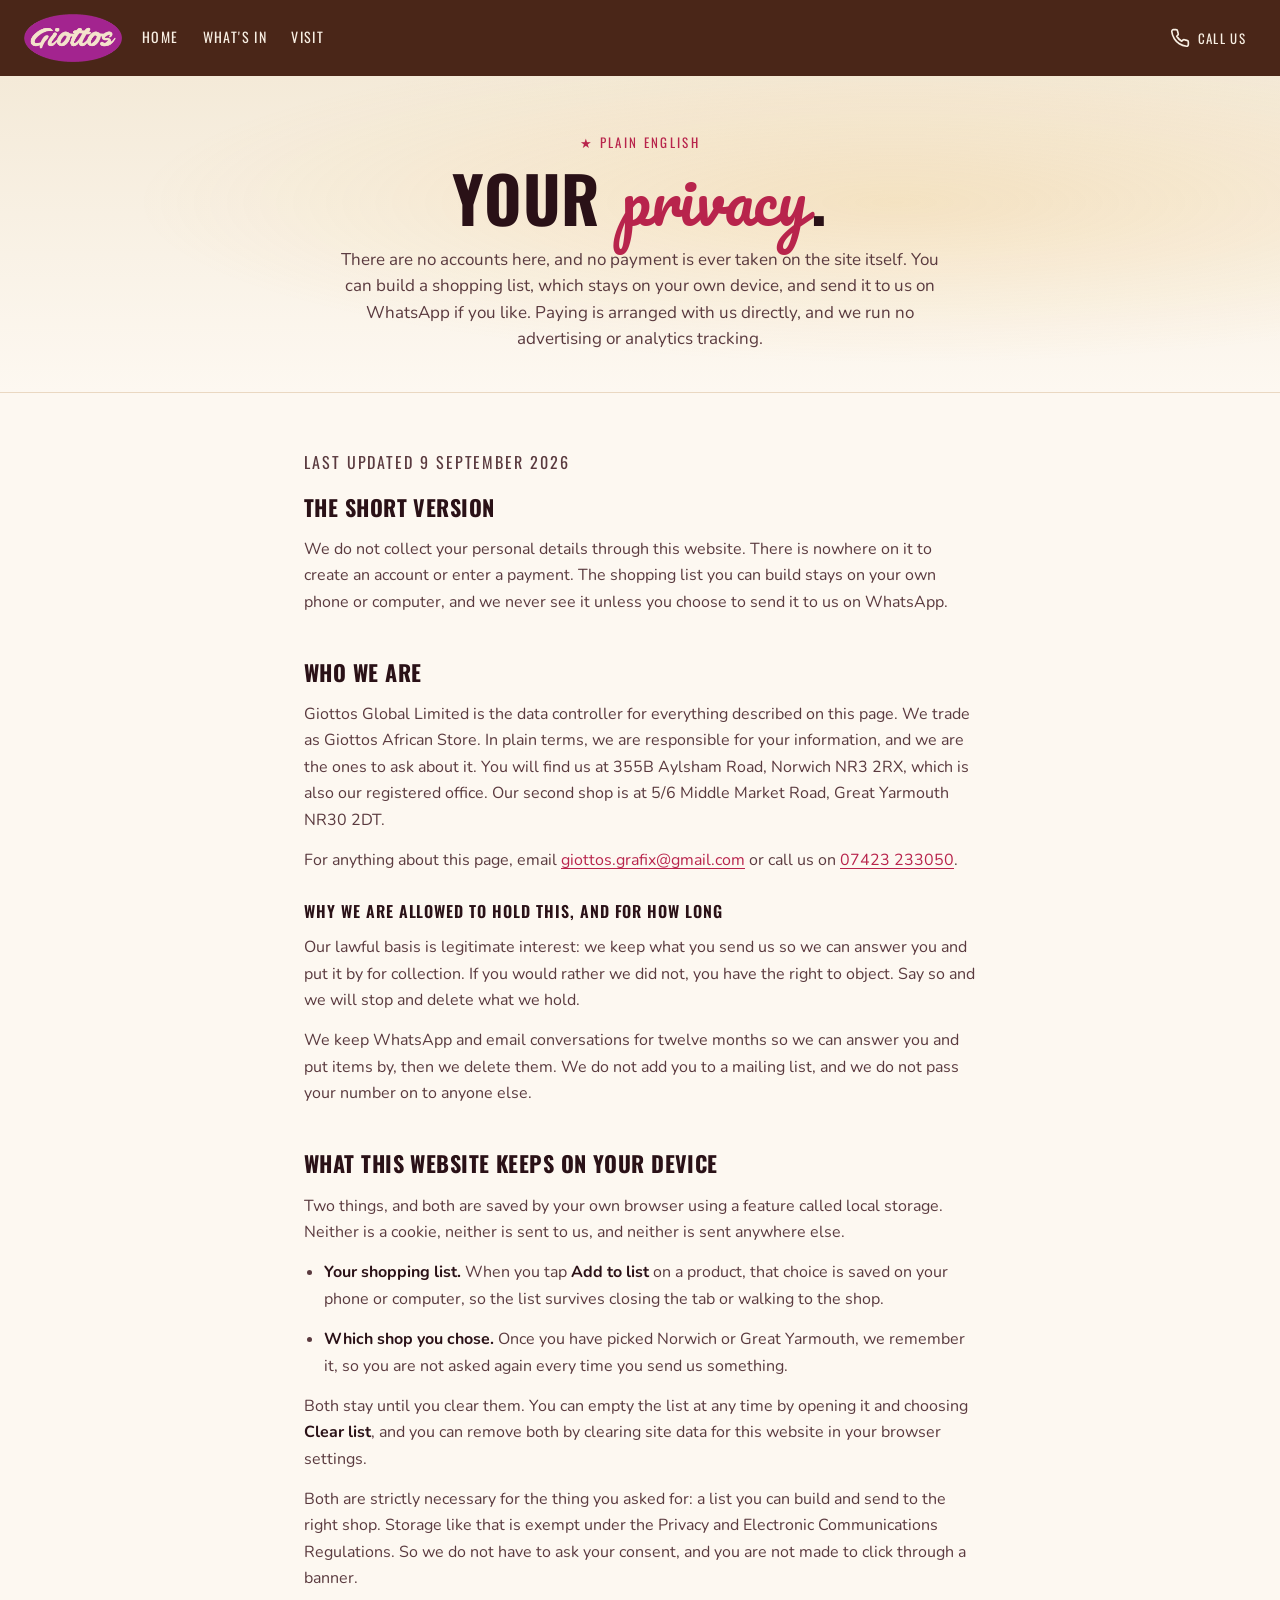
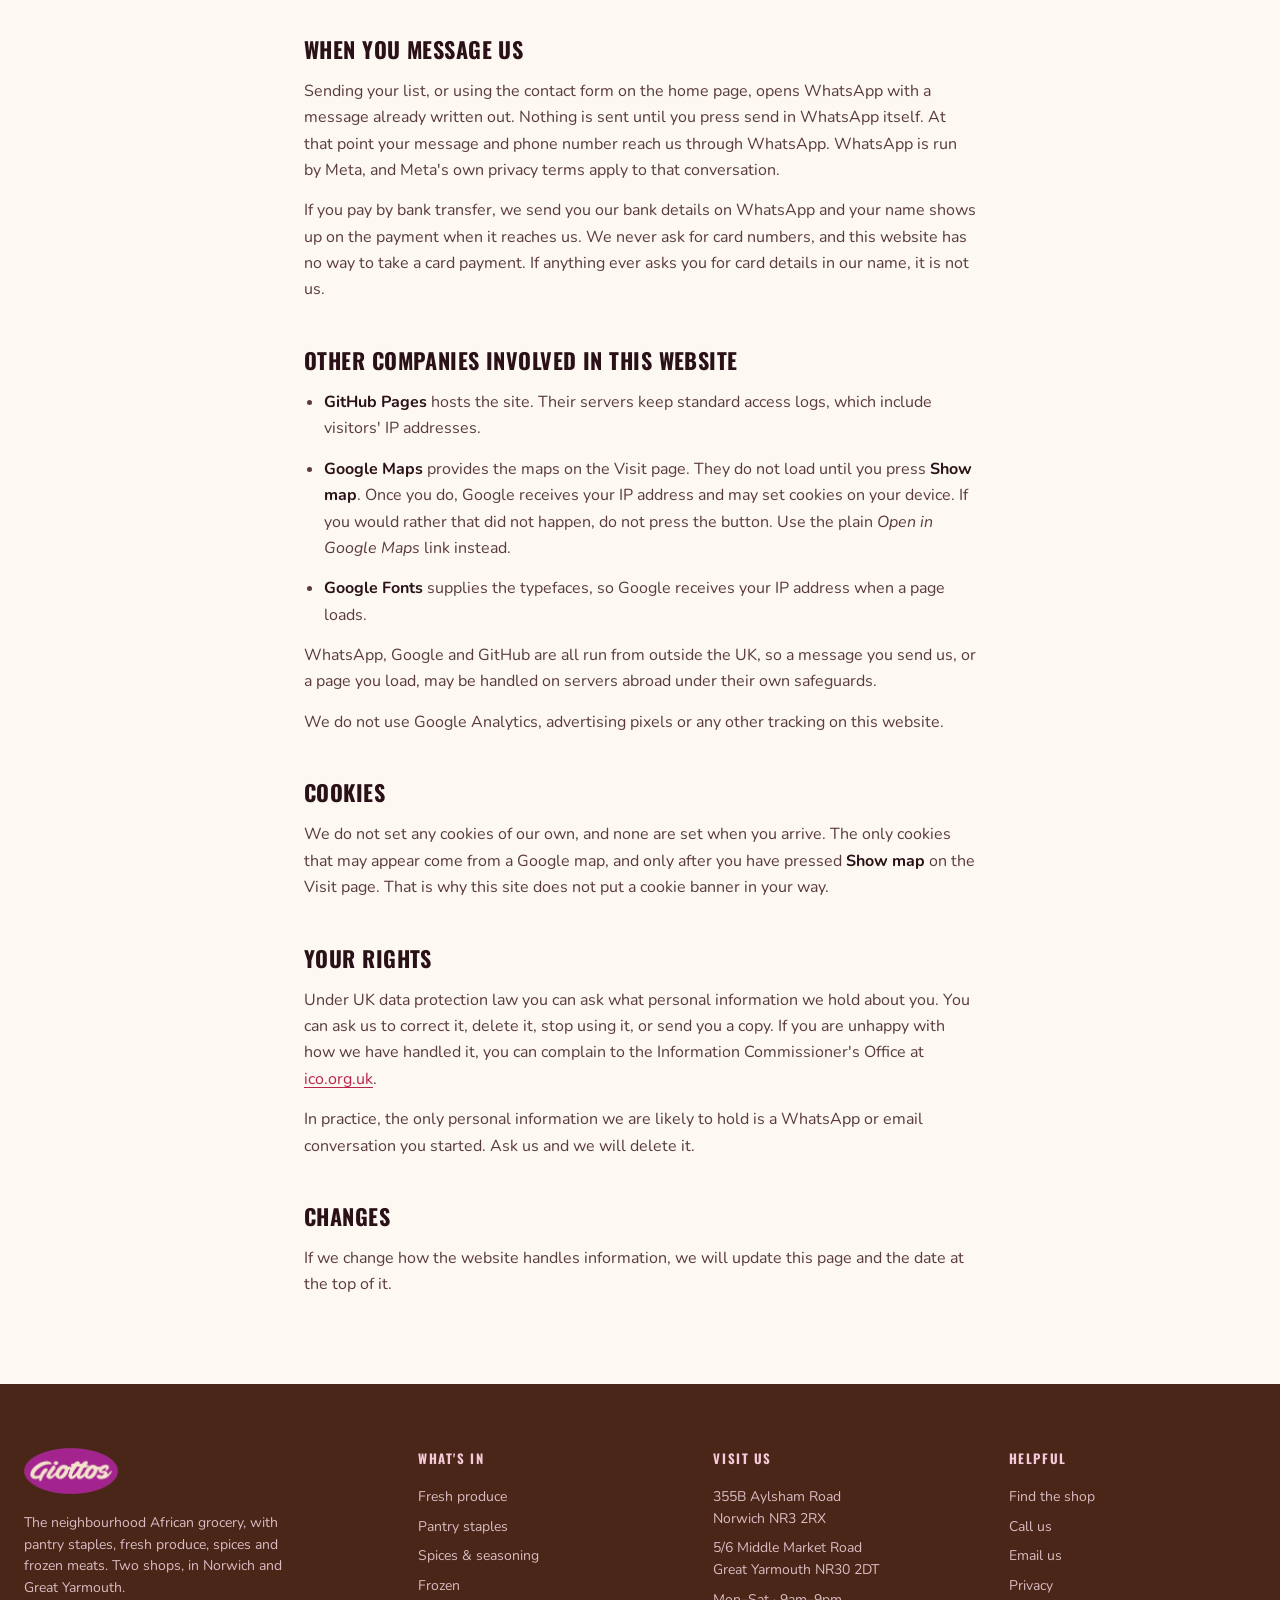
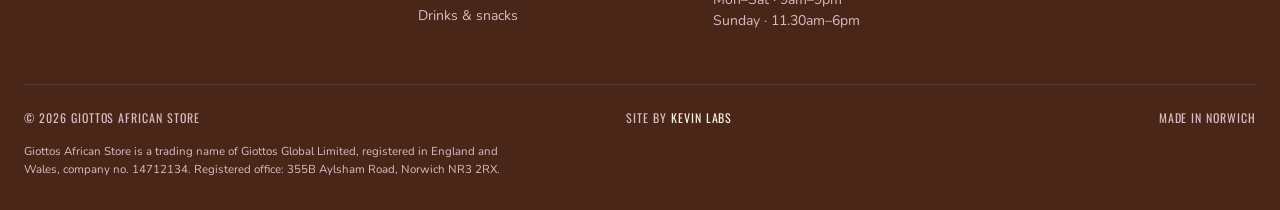
==== commit e30f5a31: "Name the company behind the trading name Giottos Global Limited (14712134) now appears in the footer" ====
--- a/privacy.html
+++ b/privacy.html
@@ -52,7 +52,7 @@
       href="https://fonts.googleapis.com/css2?family=Kaushan+Script&amp;family=Pacifico&amp;family=Oswald:wght@500;600;700&amp;family=Nunito:wght@400;500;600;700;800&amp;family=DM+Mono:wght@400;500&amp;display=swap"
       rel="stylesheet"
     />
-    <link rel="stylesheet" href="styles.css?v=16" />
+    <link rel="stylesheet" href="styles.css?v=17" />
   </head>
   <body>
     <!-- ============ Header ============ -->
@@ -190,11 +190,12 @@
 
         <h2>Who we are</h2>
         <p>
-          Giottos African Store is the data controller for everything described
-          on this page. In plain terms, we are responsible for your information,
-          and we are the ones to ask about it. You will find us at 355B Aylsham
-          Road, Norwich NR3 2RX. Our second shop is at 5/6 Middle Market Road,
-          Great Yarmouth NR30 2DT.
+          Giottos Global Limited is the data controller for everything
+          described on this page. We trade as Giottos African Store. In plain
+          terms, we are responsible for your information, and we are the ones to
+          ask about it. You will find us at 355B Aylsham Road, Norwich NR3 2RX,
+          which is also our registered office. Our second shop is at 5/6 Middle
+          Market Road, Great Yarmouth NR30 2DT.
         </p>
         <p>
           For anything about this page, email
@@ -375,10 +376,15 @@
           >
           <span>Made in Norwich</span>
         </div>
+        <p class="gh-footerLegal">
+          Giottos African Store is a trading name of Giottos Global Limited,
+          registered in England and Wales, company no. 14712134. Registered
+          office: 355B Aylsham Road, Norwich NR3 2RX.
+        </p>
       </div>
     </footer>
 
-    <script src="products.js?v=qzn536"></script>
+    <script src="products.js?v=1al8rwg"></script>
     <script src="app.js?v=14"></script>
   </body>
 </html>
--- a/styles.css
+++ b/styles.css
@@ -1827,6 +1827,16 @@
   letter-spacing: 0.08em;
   text-transform: uppercase;
 }
+/* Companies Act disclosure. Deliberately quiet: it has to be present on
+   every page, but it is not what anyone came to read. */
+.gh-footerLegal {
+  margin: 14px 0 0;
+  max-width: 70ch;
+  font-size: 11.5px;
+  line-height: 1.6;
+  color: var(--fg-on-dark-muted);
+}
+
 .gh-credit a {
   color: var(--brand-cream);
   text-decoration: none;
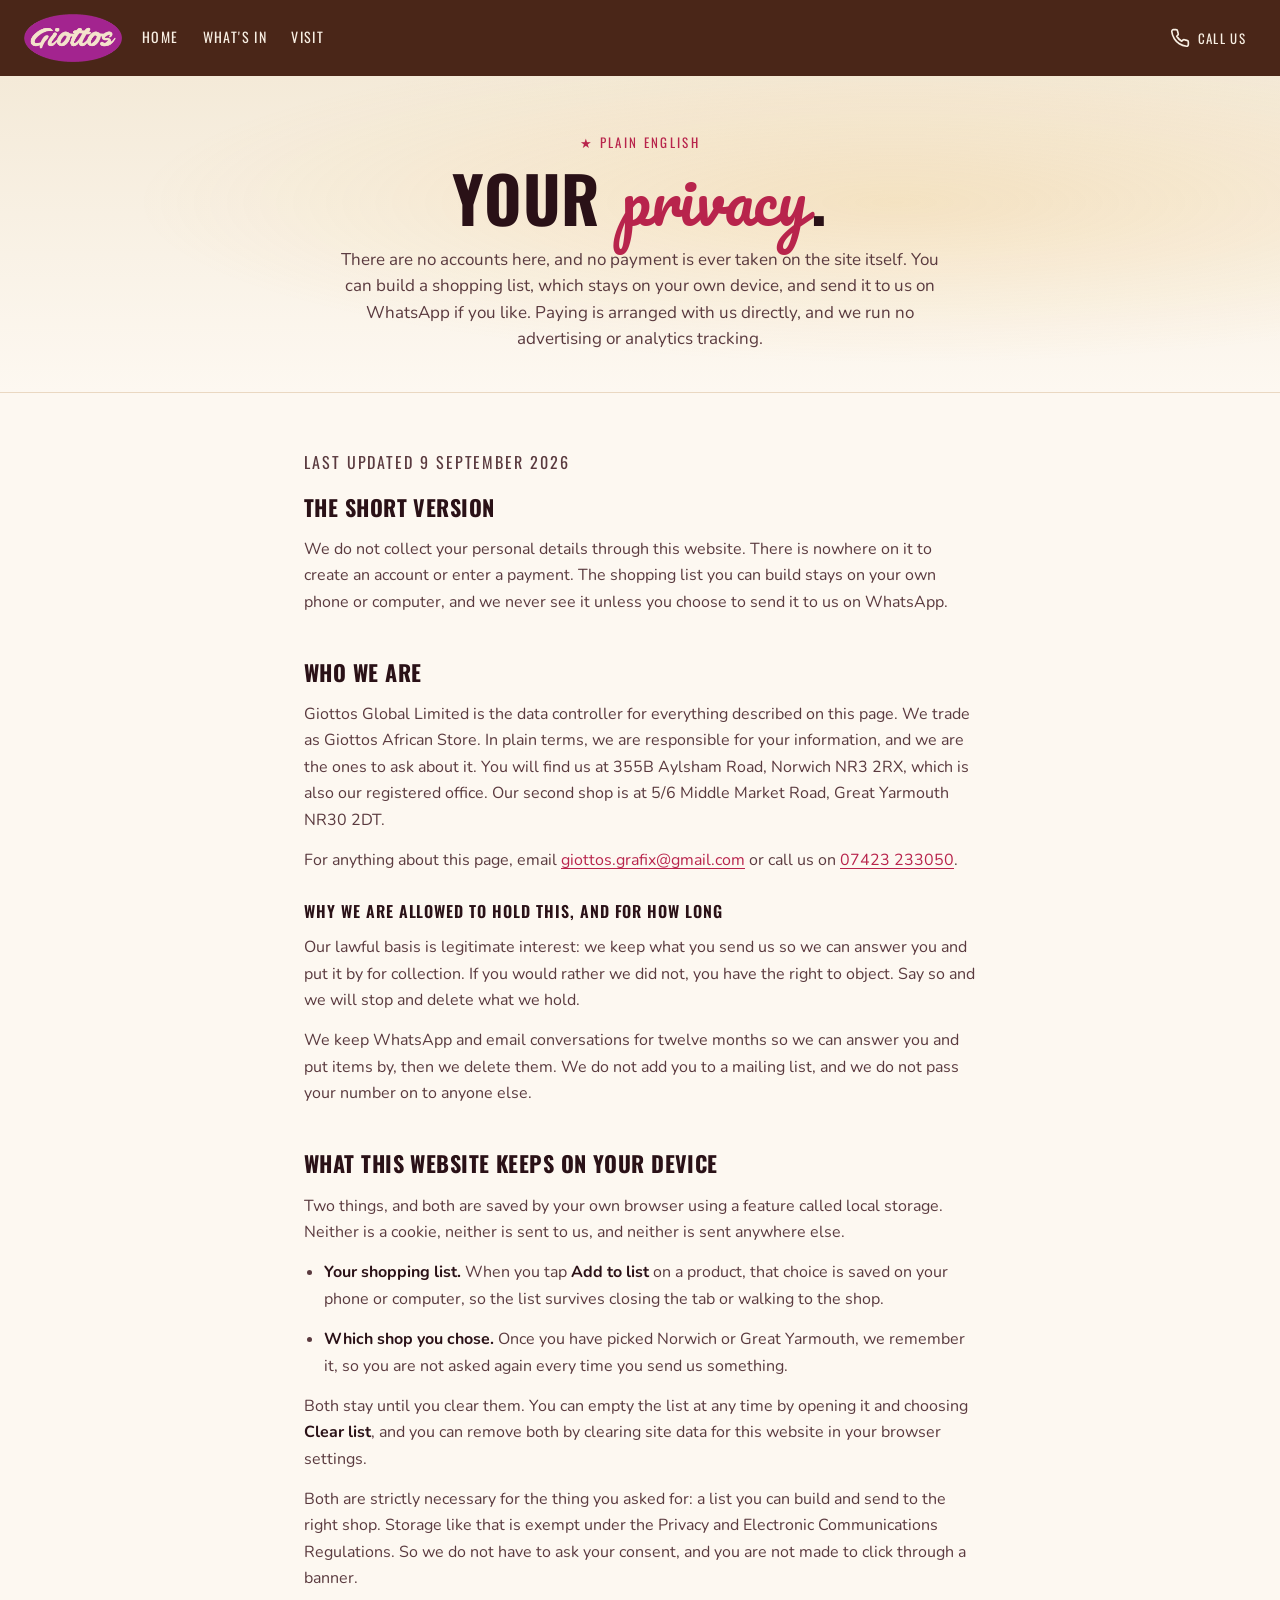
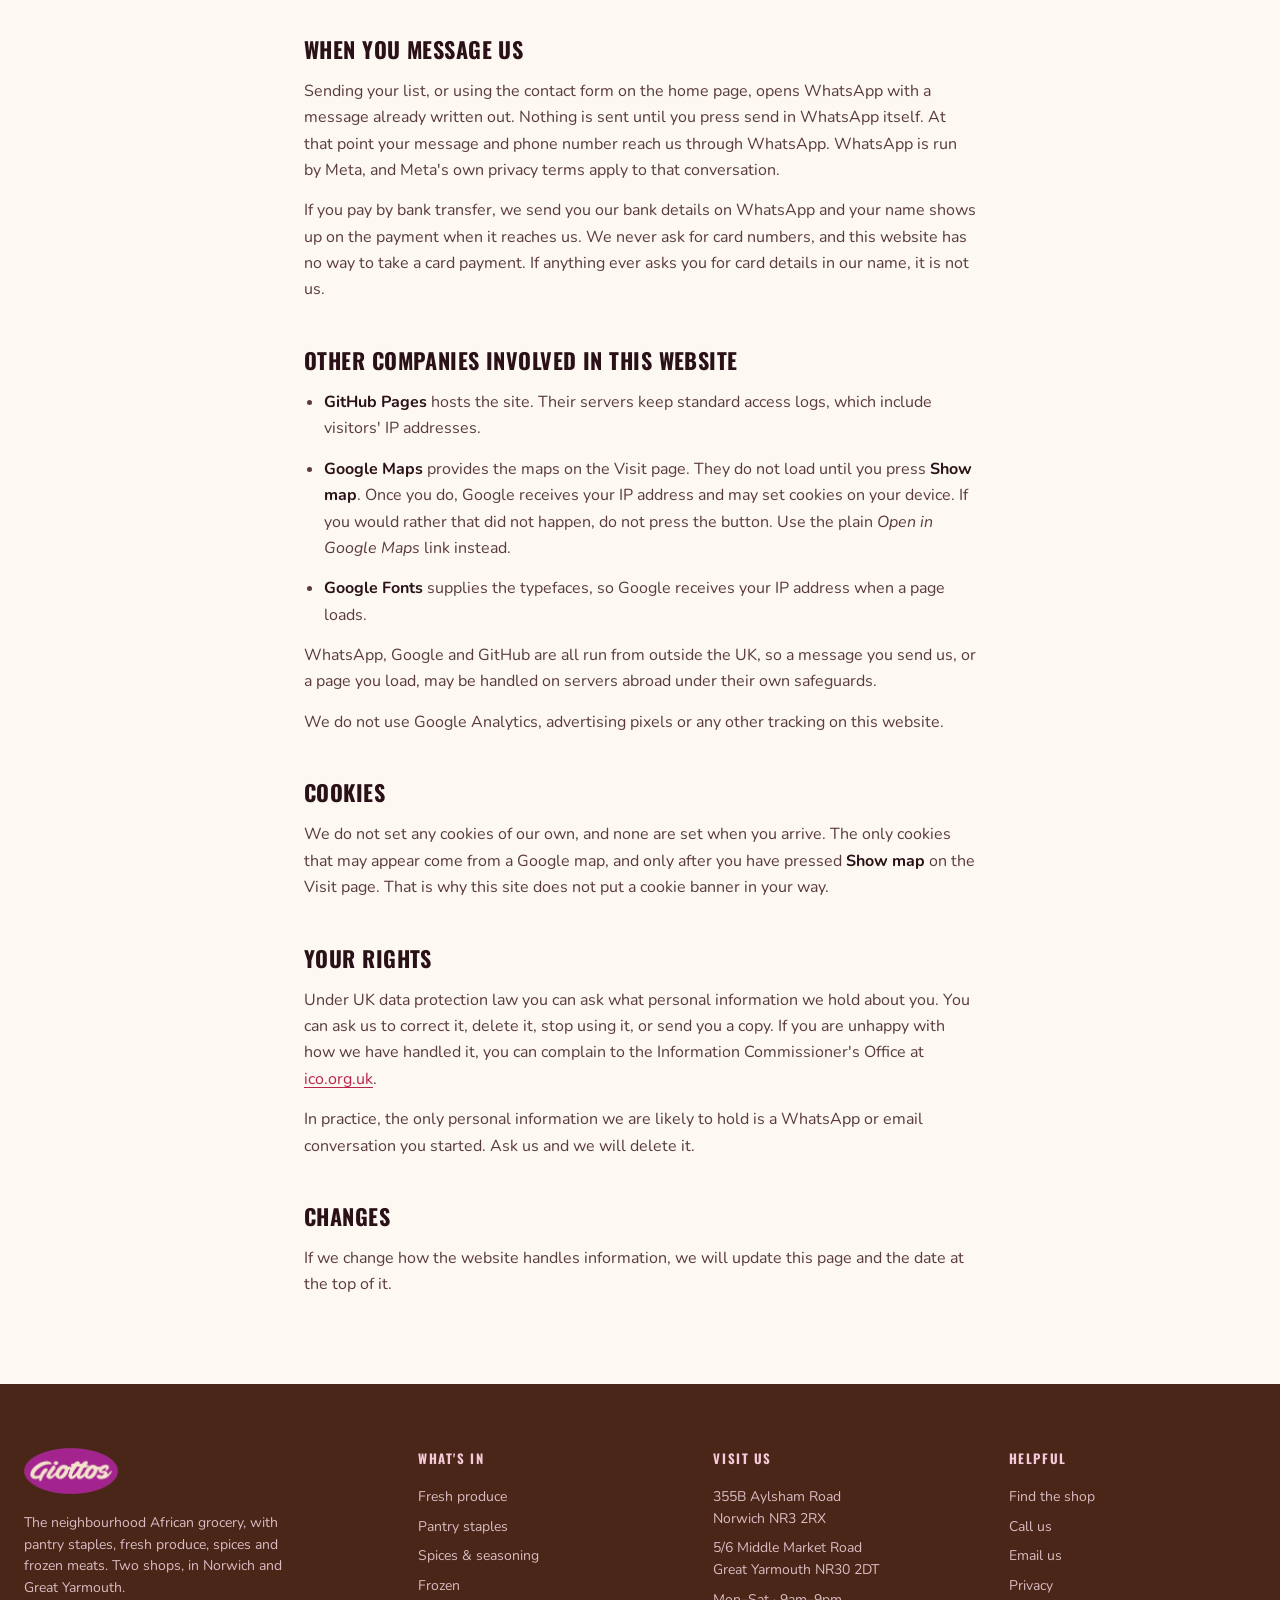
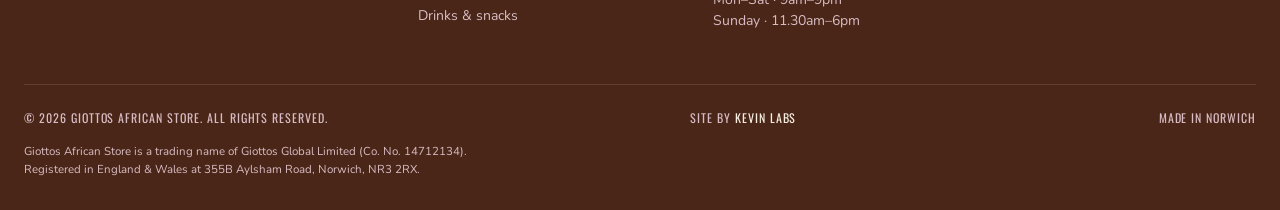
==== commit 767385a4: "Reword the footer legal line Owner's wording, which is tighter than mine. The year stays generated a" ====
--- a/privacy.html
+++ b/privacy.html
@@ -52,7 +52,7 @@
       href="https://fonts.googleapis.com/css2?family=Kaushan+Script&amp;family=Pacifico&amp;family=Oswald:wght@500;600;700&amp;family=Nunito:wght@400;500;600;700;800&amp;family=DM+Mono:wght@400;500&amp;display=swap"
       rel="stylesheet"
     />
-    <link rel="stylesheet" href="styles.css?v=17" />
+    <link rel="stylesheet" href="styles.css?v=18" />
   </head>
   <body>
     <!-- ============ Header ============ -->
@@ -367,7 +367,7 @@
           </div>
         </div>
         <div class="gh-footerBase">
-          <span>© <span id="year"></span> Giottos African Store</span>
+          <span>© <span id="year"></span> Giottos African Store. All rights reserved.</span>
           <span class="gh-credit"
             >Site by
             <a href="https://kevwebdesign.com" target="_blank" rel="noopener"
@@ -377,9 +377,9 @@
           <span>Made in Norwich</span>
         </div>
         <p class="gh-footerLegal">
-          Giottos African Store is a trading name of Giottos Global Limited,
-          registered in England and Wales, company no. 14712134. Registered
-          office: 355B Aylsham Road, Norwich NR3 2RX.
+          Giottos African Store is a trading name of Giottos Global Limited (Co.
+          No. 14712134). Registered in England &amp; Wales at 355B Aylsham Road,
+          Norwich, NR3 2RX.
         </p>
       </div>
     </footer>
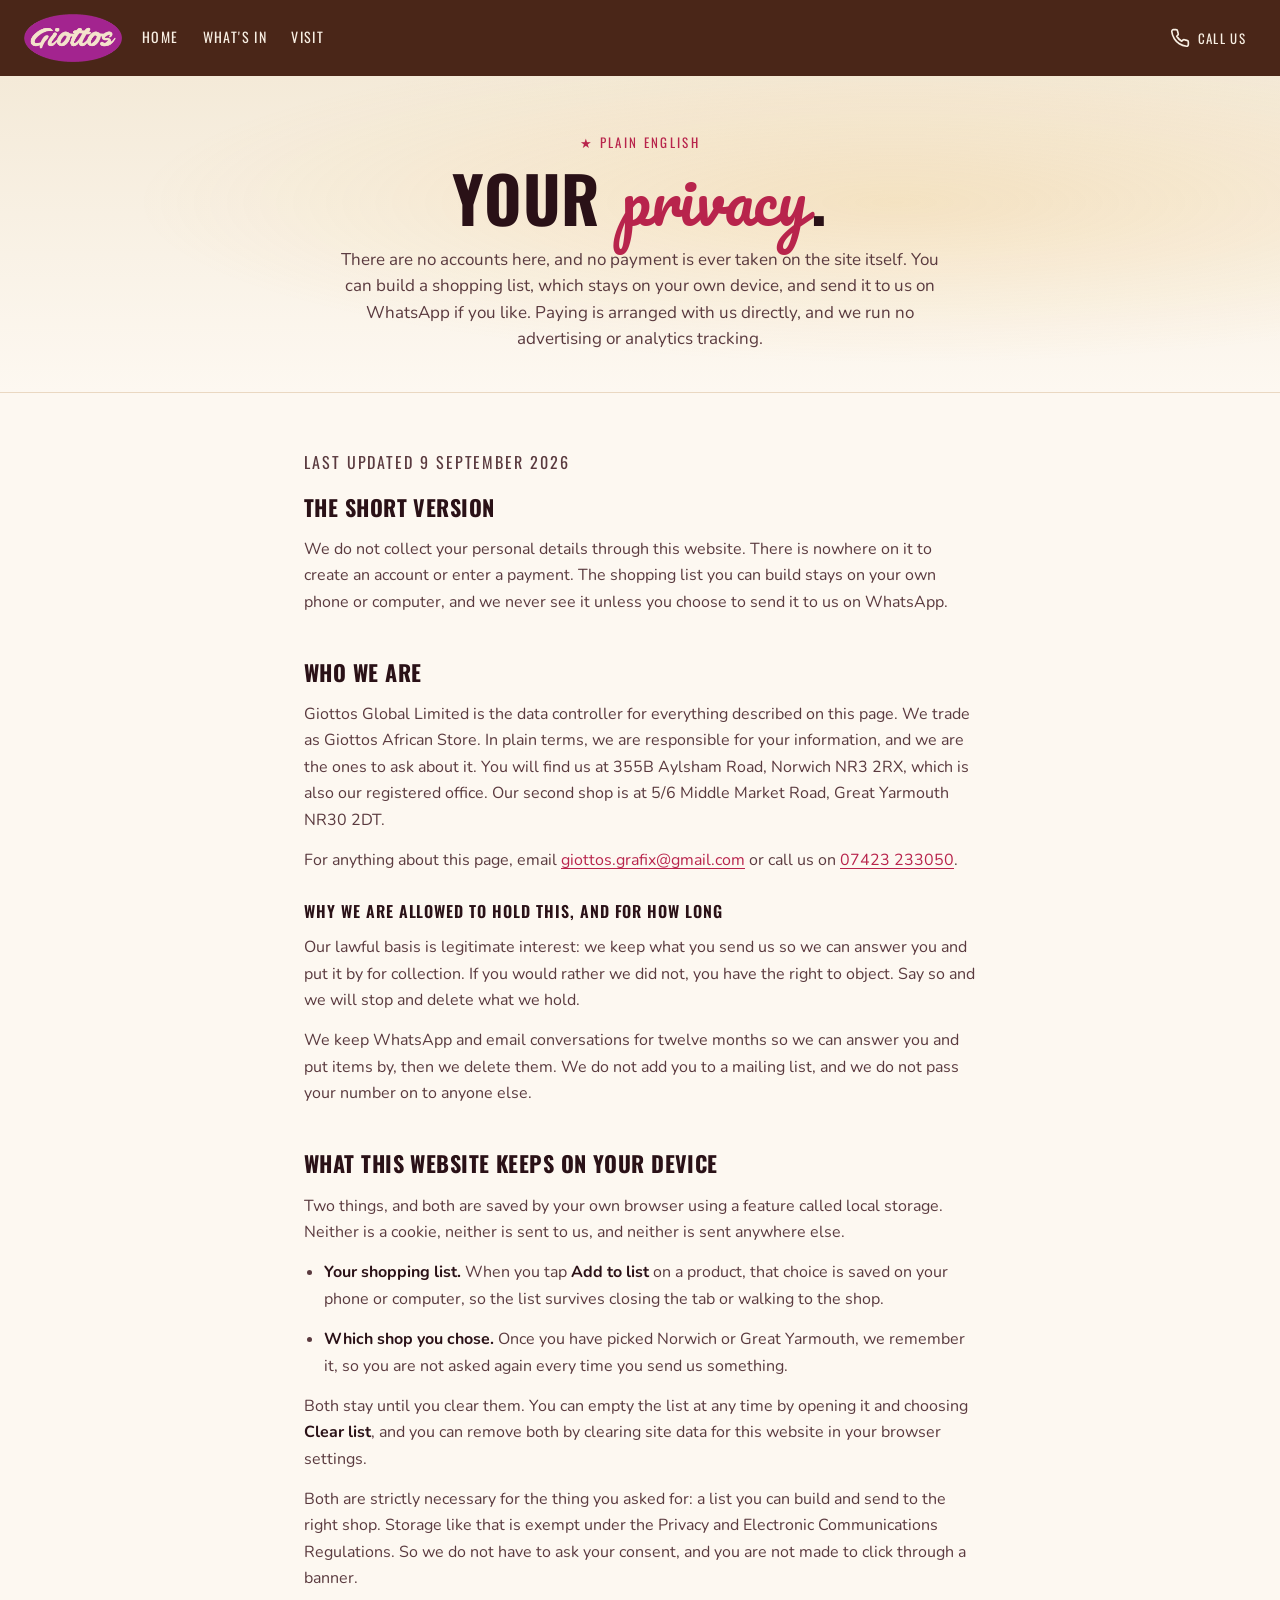
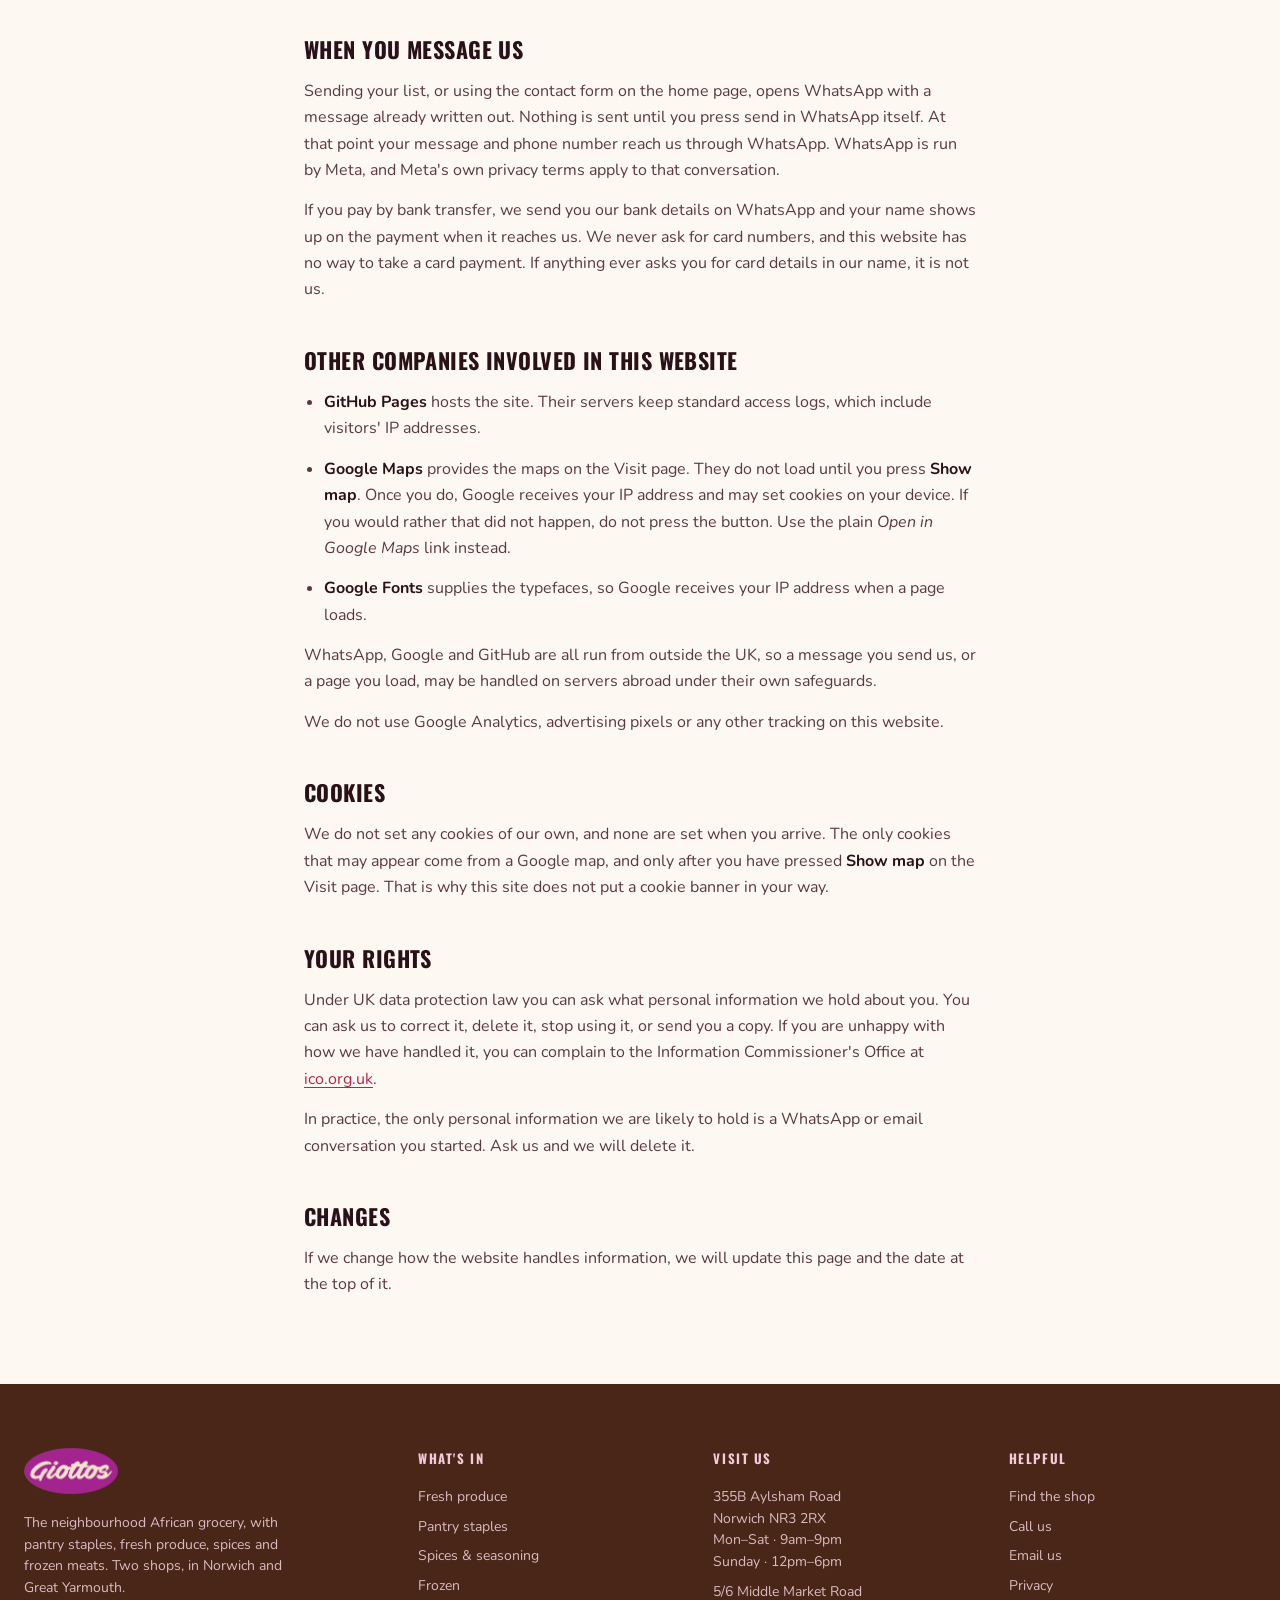
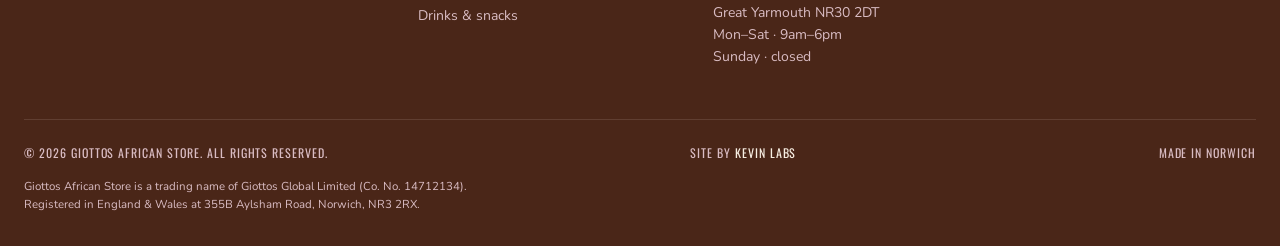
==== commit aa1c0ab5: "Give each shop its own opening hours The two branches no longer keep the same hours, so every shared" ====
--- a/privacy.html
+++ b/privacy.html
@@ -3,7 +3,7 @@
   <head>
     <meta charset="utf-8" />
     <meta name="viewport" content="width=device-width, initial-scale=1" />
-    <title>Privacy, Giottos African Store, Norwich</title>
+    <title>Privacy | Giottos African Store</title>
     <meta
       name="description"
       content="How Giottos African Store handles your information, what the website stores on your device, and who else receives data when you use it."
@@ -24,7 +24,7 @@
     />
     <meta
       property="og:title"
-      content="Privacy, Giottos African Store, Norwich"
+      content="Privacy | Giottos African Store"
     />
     <meta
       property="og:description"
@@ -38,7 +38,7 @@
     <meta property="og:image:height" content="630" />
     <meta
       property="og:image:alt"
-      content="African groceries on the counter at Giottos African Store, Norwich"
+      content="African groceries on the counter at Giottos African Store"
     />
     <meta name="twitter:card" content="summary_large_image" />
 
@@ -52,7 +52,7 @@
       href="https://fonts.googleapis.com/css2?family=Kaushan+Script&amp;family=Pacifico&amp;family=Oswald:wght@500;600;700&amp;family=Nunito:wght@400;500;600;700;800&amp;family=DM+Mono:wght@400;500&amp;display=swap"
       rel="stylesheet"
     />
-    <link rel="stylesheet" href="styles.css?v=18" />
+    <link rel="stylesheet" href="styles.css?v=20" />
   </head>
   <body>
     <!-- ============ Header ============ -->
@@ -354,9 +354,14 @@
           </div>
           <div class="gh-footerCol">
             <h4>Visit us</h4>
-            <p>355B Aylsham Road<br />Norwich NR3 2RX</p>
-            <p>5/6 Middle Market Road<br />Great Yarmouth NR30 2DT</p>
-            <p>Mon–Sat · 9am–9pm<br />Sunday · 11.30am–6pm</p>
+            <p>
+              355B Aylsham Road<br />Norwich NR3 2RX<br />Mon–Sat · 9am–9pm<br />Sunday
+              · 12pm–6pm
+            </p>
+            <p>
+              5/6 Middle Market Road<br />Great Yarmouth NR30 2DT<br />Mon–Sat ·
+              9am–6pm<br />Sunday · closed
+            </p>
           </div>
           <div class="gh-footerCol">
             <h4>Helpful</h4>
@@ -385,6 +390,6 @@
     </footer>
 
     <script src="products.js?v=1al8rwg"></script>
-    <script src="app.js?v=14"></script>
+    <script src="app.js?v=15"></script>
   </body>
 </html>
--- a/styles.css
+++ b/styles.css
@@ -2515,6 +2515,51 @@
   height: 19px;
   flex: none;
 }
+/* Shown in place of the send button while WhatsApp sending is paused. Styled
+   as a notice rather than a disabled button: a button that cannot be pressed
+   reads as breakage, a notice reads as a decision. */
+.gh-listPaused {
+  border: 1px solid var(--border-1);
+  border-radius: 14px;
+  background: var(--bg-tint);
+  padding: 14px 16px;
+  margin-top: 4px;
+}
+.gh-listPaused p {
+  margin: 0 0 8px;
+  font-size: 13.5px;
+  line-height: 1.55;
+  color: var(--fg-2);
+}
+.gh-listPausedTitle {
+  font-family: var(--ff-display);
+  font-size: 14px !important;
+  color: var(--fg-1) !important;
+  letter-spacing: 0.01em;
+}
+.gh-listPaused p:last-of-type {
+  margin-bottom: 12px;
+}
+.gh-listCall {
+  display: flex;
+  align-items: center;
+  justify-content: center;
+  gap: 8px;
+  min-height: 44px;
+  padding: 10px 18px;
+  border-radius: 9999px;
+  background: var(--brand-raspberry, #b8244c);
+  color: #fff;
+  font-family: var(--ff-display);
+  font-size: 14px;
+  letter-spacing: 0.06em;
+  text-transform: uppercase;
+  text-decoration: none;
+}
+.gh-listCall:hover {
+  filter: brightness(1.08);
+}
+
 .gh-listClearBtn {
   margin-top: 8px;
   width: 100%;
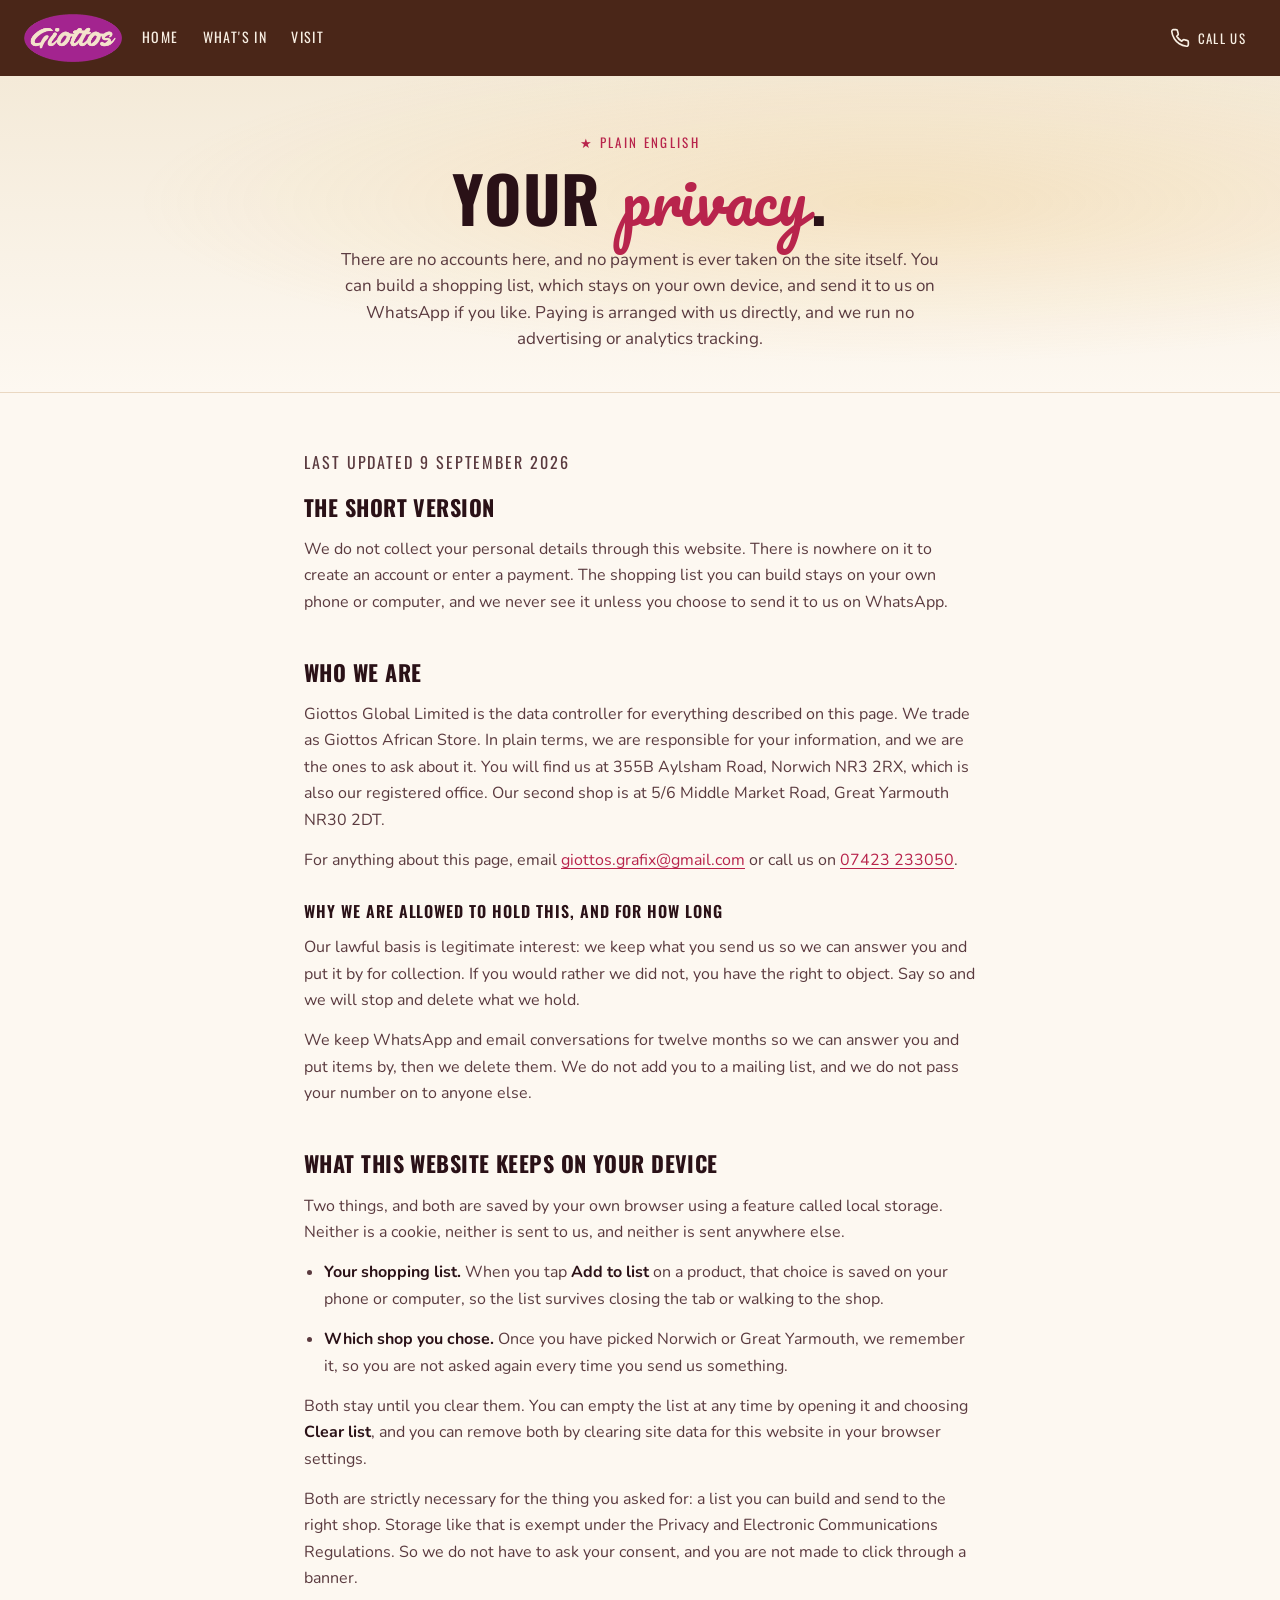
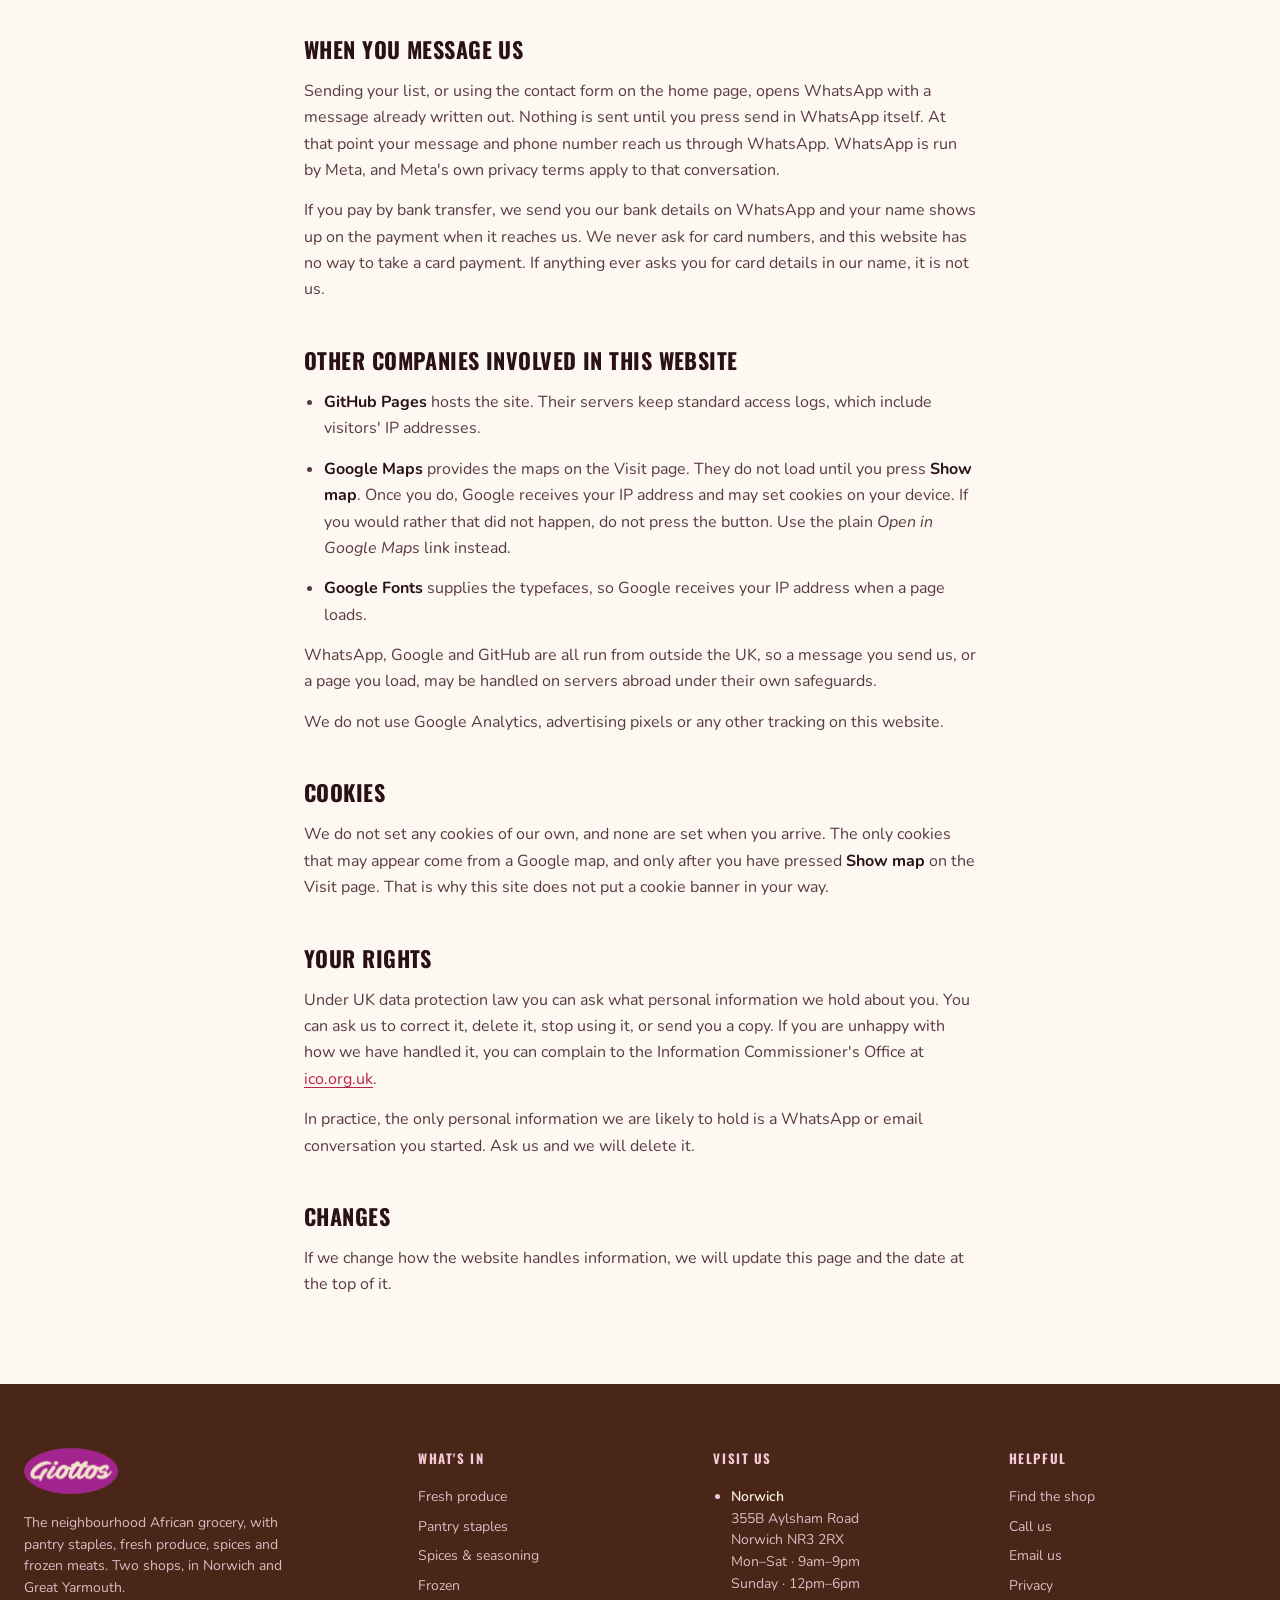
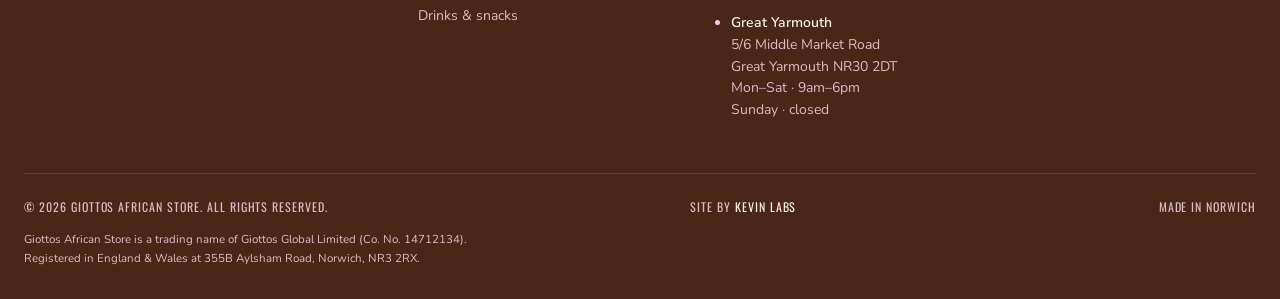
==== commit 3d839256: "Bullet each shop in the footer Client's request. The two addresses ran together as one block of text" ====
--- a/privacy.html
+++ b/privacy.html
@@ -52,7 +52,7 @@
       href="https://fonts.googleapis.com/css2?family=Kaushan+Script&amp;family=Pacifico&amp;family=Oswald:wght@500;600;700&amp;family=Nunito:wght@400;500;600;700;800&amp;family=DM+Mono:wght@400;500&amp;display=swap"
       rel="stylesheet"
     />
-    <link rel="stylesheet" href="styles.css?v=20" />
+    <link rel="stylesheet" href="styles.css?v=21" />
   </head>
   <body>
     <!-- ============ Header ============ -->
@@ -354,14 +354,17 @@
           </div>
           <div class="gh-footerCol">
             <h4>Visit us</h4>
-            <p>
-              355B Aylsham Road<br />Norwich NR3 2RX<br />Mon–Sat · 9am–9pm<br />Sunday
-              · 12pm–6pm
-            </p>
-            <p>
-              5/6 Middle Market Road<br />Great Yarmouth NR30 2DT<br />Mon–Sat ·
-              9am–6pm<br />Sunday · closed
-            </p>
+            <ul class="gh-footerShops">
+              <li>
+                <strong>Norwich</strong><br />355B Aylsham Road<br />Norwich NR3
+                2RX<br />Mon–Sat · 9am–9pm<br />Sunday · 12pm–6pm
+              </li>
+              <li>
+                <strong>Great Yarmouth</strong><br />5/6 Middle Market
+                Road<br />Great Yarmouth NR30 2DT<br />Mon–Sat · 9am–6pm<br />Sunday
+                · closed
+              </li>
+            </ul>
           </div>
           <div class="gh-footerCol">
             <h4>Helpful</h4>
--- a/styles.css
+++ b/styles.css
@@ -1797,6 +1797,31 @@
 .gh-footerCol a:hover {
   color: var(--brand-cream);
 }
+/* Each shop as its own bullet, so the two addresses read as two places
+   rather than one run of text. The marker is tinted to match the column
+   headings, otherwise a default black bullet disappears on the cocoa. */
+.gh-footerShops {
+  list-style: disc;
+  margin: 0;
+  padding-left: 18px;
+}
+.gh-footerShops li {
+  color: var(--fg-on-dark-muted);
+  font-size: 14px;
+  line-height: 1.55;
+  padding: 4px 0;
+}
+.gh-footerShops li + li {
+  margin-top: 10px;
+}
+.gh-footerShops li::marker {
+  color: var(--brand-pink-soft);
+}
+.gh-footerShops strong {
+  color: var(--brand-cream);
+  font-weight: 600;
+}
+
 .gh-footerWordmark {
   display: inline-flex;
   align-items: center;
